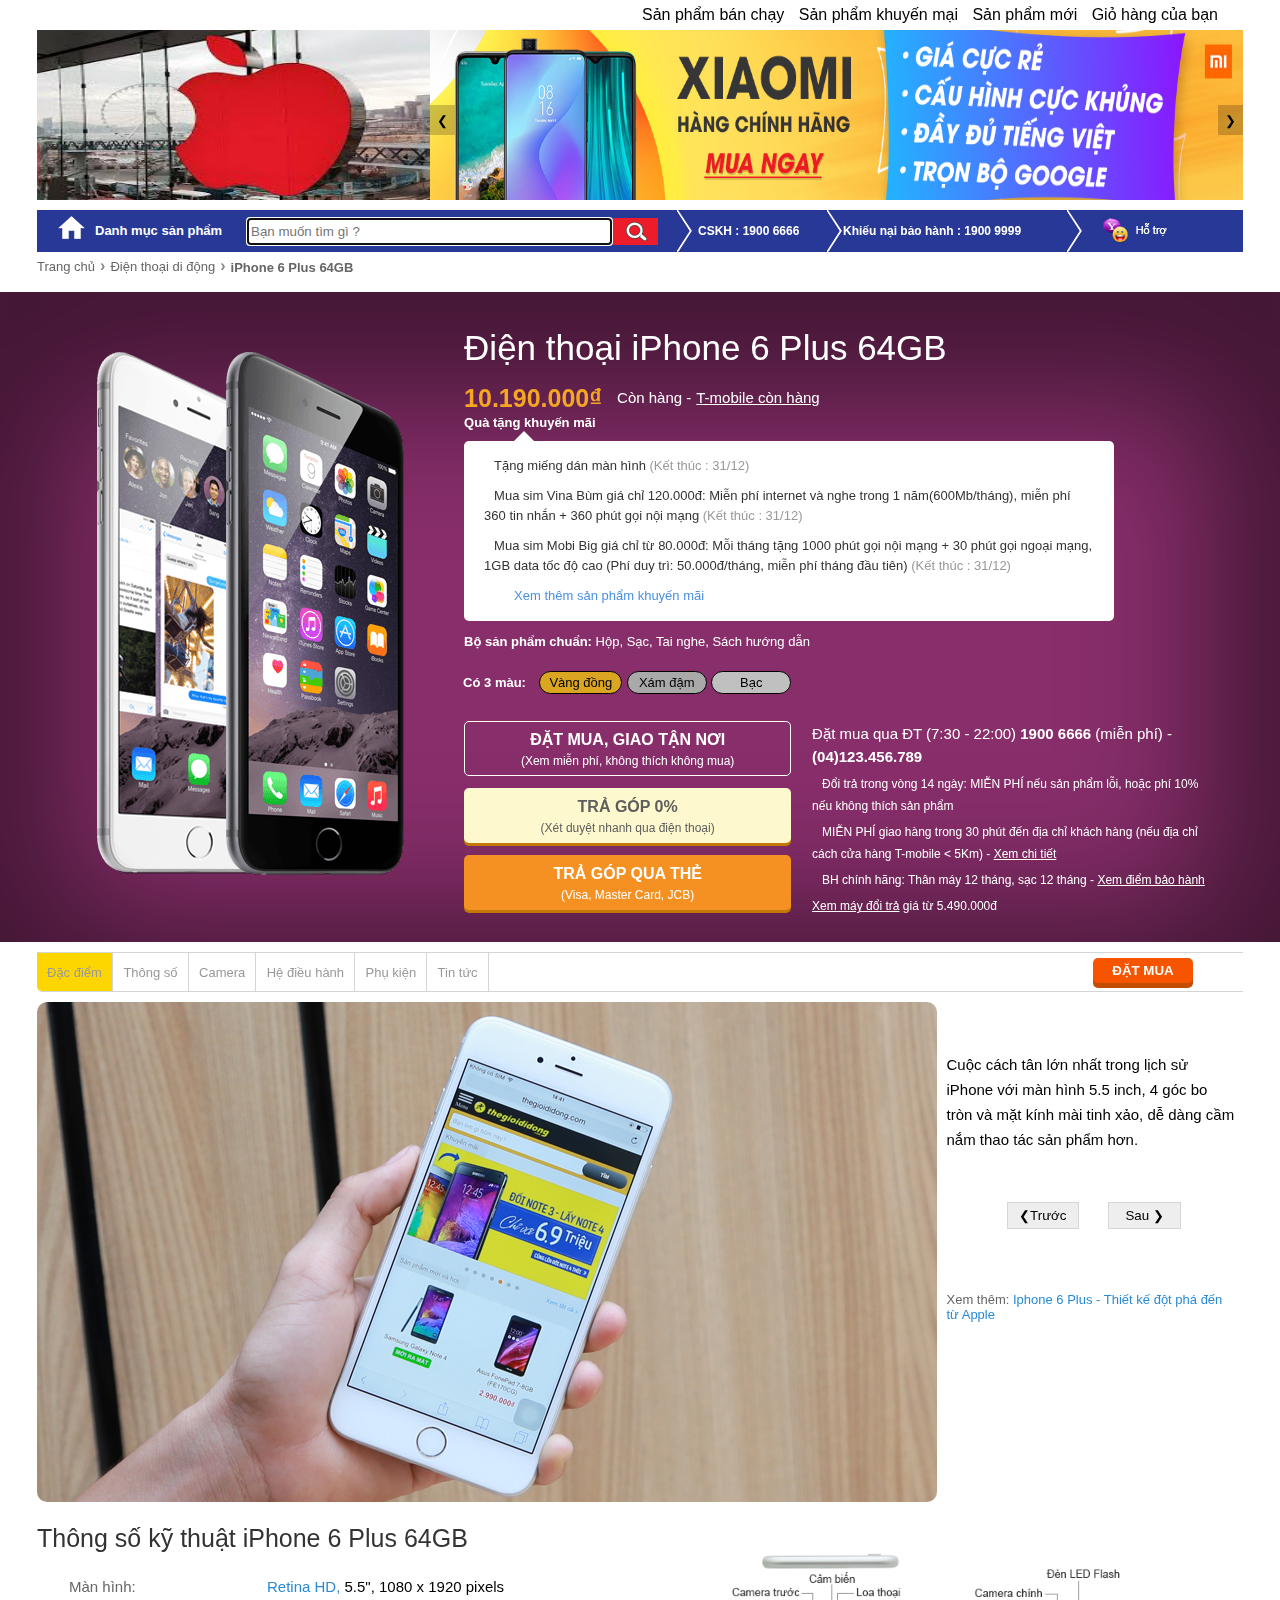
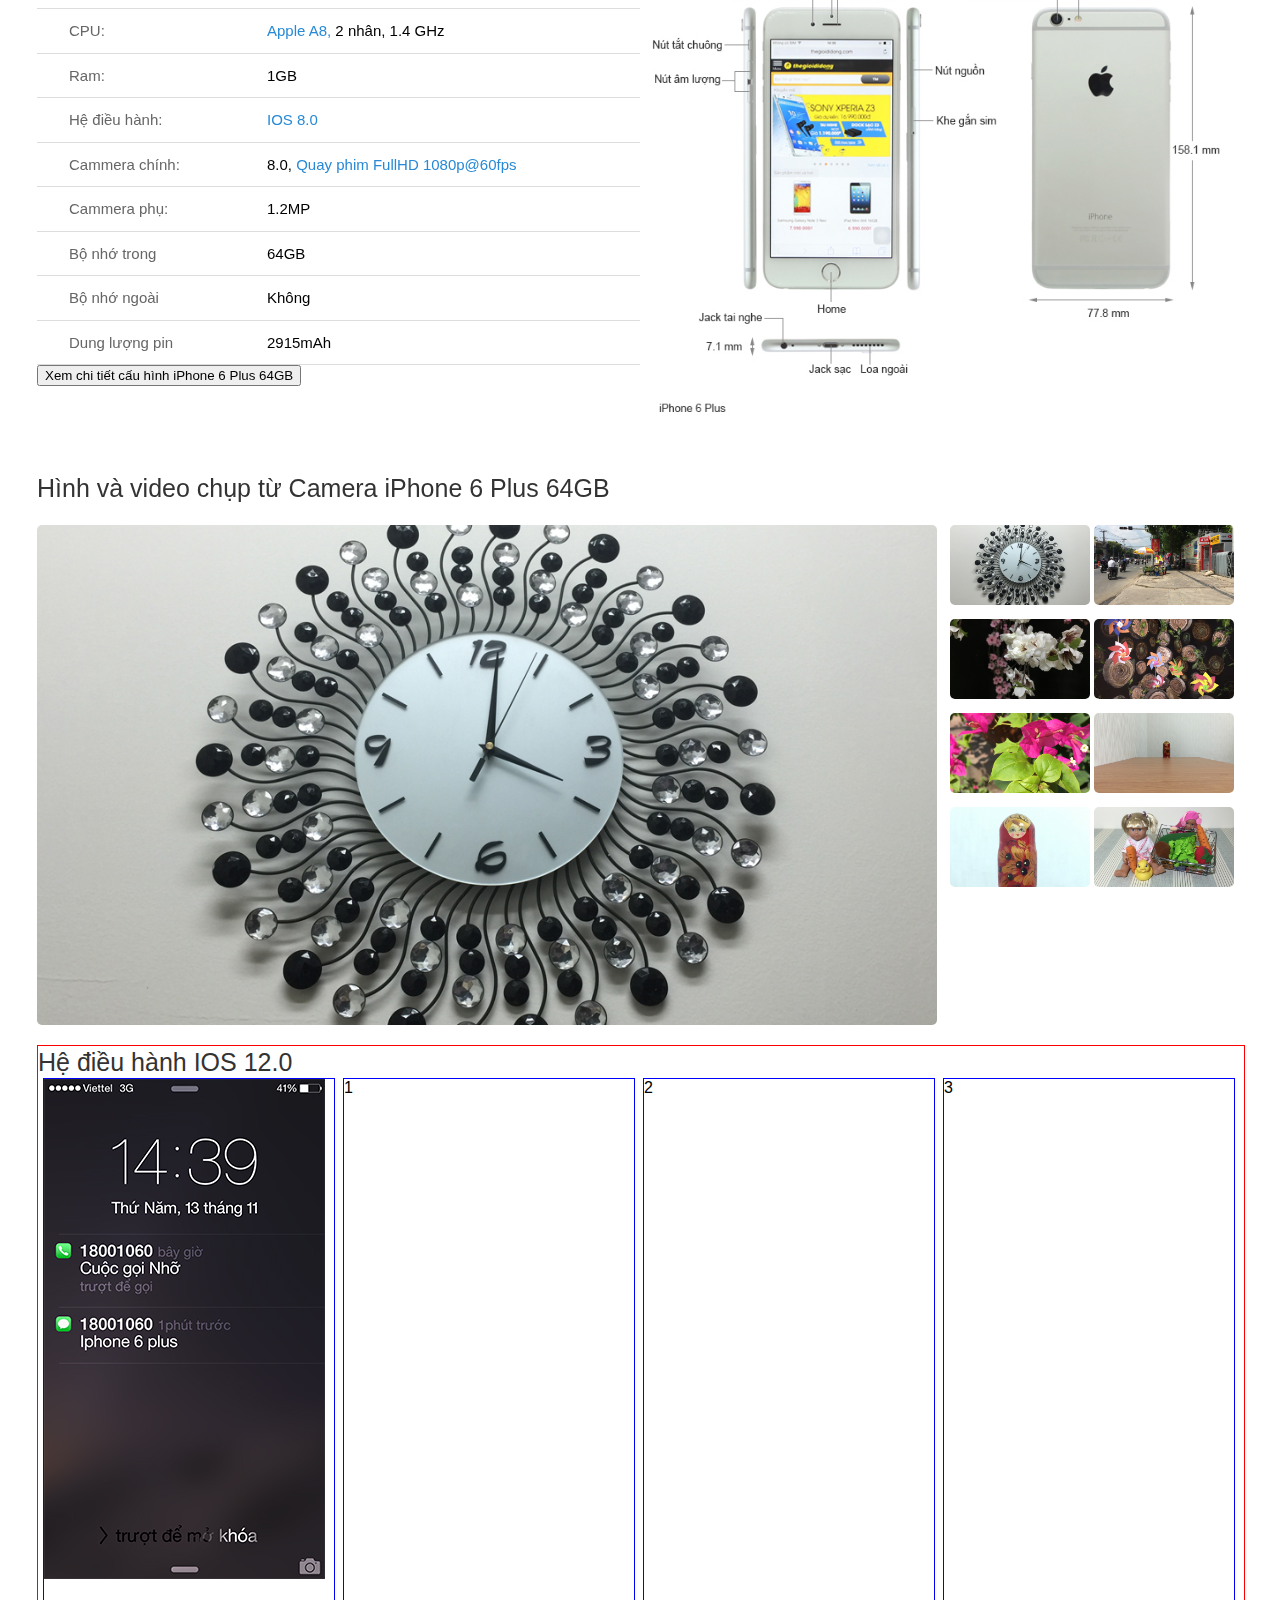
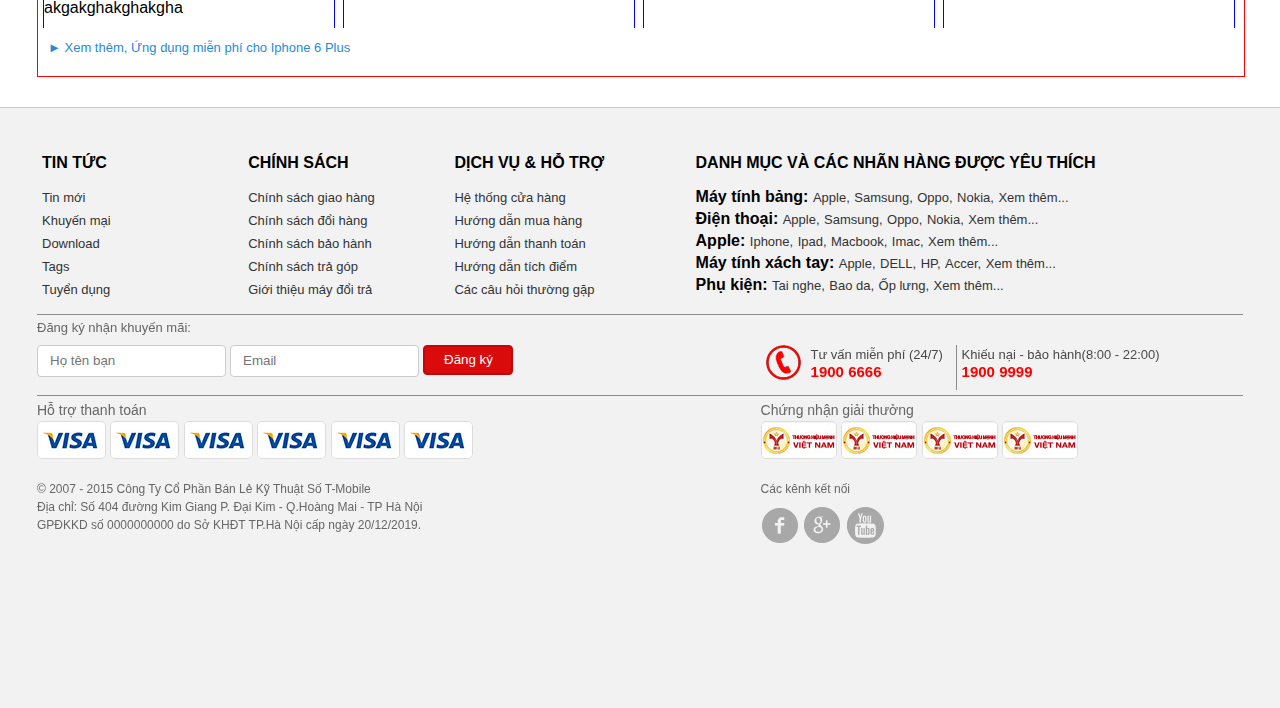
==== chi-tiet-sp.html @ f6705122 "upcode" ====
<!DOCTYPE html>
<html>
<head>
	<title>Chi tiết sản phẩm</title>
	<meta charset="utf-8">
	<meta name="viewport" content="width=device-width, initial-scale=1" >
	<link rel="stylesheet" type="text/css" href="css/style-chi-tiet-sp.css">
</head>
<body>
	<button onclick="topFunction()" id="myBtn" title="Về đầu trang">&#9650;</button>
	<script>
		var mybutton = document.getElementById("myBtn");
		window.onscroll = function() {scrollFunction()};
		function scrollFunction(){
  			if (document.body.scrollTop > 20 || document.documentElement.scrollTop > 20){
    		mybutton.style.display = "block";
 			}else{
    		mybutton.style.display = "none";
  			}
		}
		function topFunction(){
  			document.body.scrollTop = 0;
  			document.documentElement.scrollTop = 0;
		}
	</script>
	<div class="wrapper">
		<!-- header -->
		<div class="header">
			<div class="top-header">
				<ul>
					<li><a href="#">Sản phẩm bán chạy</a></li>
					<li><a href="#">Sản phẩm khuyến mại</a></li>
					<li><a href="#">Sản phẩm mới</a></li>
					<li><a href="#">Giỏ hàng của bạn</a></li>
				</ul>
			</div>
			<div class="top-banner">
				<div class="top-logo">
					<a href="trangchu.html"><img src="images/top-logo.jpg" width="393" height="170"></a>
				</div>
				<div class="banner-right">
					<a href="#"><img  class="slide" src="images/test1.jpg" width="813" height="170" title="Chuyen phan phoi hang chinh hang"></a>
					<a href="#"><img  class="slide" src="images/test2.jpg" width="813" height="170" title="Chuyen phan phoi hang chinh hang"></a>
					<a href="#"><img class="slide" src="images/test3.jpg" width="813" height="170" title="Chuyen phan phoi hang chinh hang"></a>
					<a href="#"><img class="slide" src="images/test4.jpg" width="813" height="170" title="Chuyen phan phoi hang chinh hang"></a>
					<div>
						<button class="prev-left"  onclick="plusDivs(-1)">&#10094;</button>
	  					<button class="next-right" onclick="plusDivs(1)">&#10095;</button>
					</div>
				</div>
			</div>
		</div>
		<!-- end header -->
		<!-- menu -->
		<div class="menu">
			<div class="category-product">
				<div class="icon-category-product">
					<a href="#"><img src="images/icon-danh-muc.jpg" alt=""></a>
				</div>
				<div class="name-category">
					<a href="">Danh mục sản phẩm</a>
				</div>
			</div>
			<div class="search">
				<div class="input-keywork">
					<input type="text" name="search-box" size="50" autofocus="autofocus" placeholder="Bạn muốn tìm gì ?"/>
				</div>
				<div class="button-search">
                    <input type="submit" name="button" value=""/>
                </div>
			</div>
			<div class="care-customer">
				<div class="arrow"></div>
				<div class="sdt-cskh">
					<p>CSKH : 1900 6666 </p>
				</div>
			</div>
			<div class="complain-guarantee">
				<div class="arrow"></div>
				<div class="sdt-knbh">
					<p>Khiếu nại bảo hành : 1900 9999 </p>
				</div>
			</div>
			<div class="support">
				<div class="arrow"></div>
				<div class="support-facebook"></div>
			</div>
		</div>
		<div style="clear: both;"></div>
		<!-- end menu -->
		<!-- details-product{ -->
    	<div class="details-product">
    		<span>
    			<a href="trangchu.html" title="Trang chủ" >Trang chủ</a><strong>›</strong>
    		</span>
    		<span>
    			<a href="#" title="Điện thoại di động">Điện thoại di động</a><strong>›</strong>
    		</span>
    		<h2>iPhone 6 Plus 64GB</h2>
    	</div>
    	<!-- end details-product{ -->
	</div>
	<div style="clear: both;"></div>
	<!-- wrap-content -->
	<div class="wrap-content">
		<div class="thong-tin-sp">
			<div class="anh-sp">
				<img src="images/iphone6.jpg" alt="">
			</div>
			<div class="chi-tiet-sp">
				<h1>Điện thoại iPhone 6 Plus 64GB</h1>
				<div class="chi-tiet-sp-1" style="margin-top: -20px;">
					<span class="gia-sp">10.190.000₫</span>
					<span class="con-hang">Còn hàng - </span>
					<span class="sieu-thi-con-hang"><a href="#">T-mobile còn hàng</a></span>
				</div>
				<div style="clear: both;"></div>
				<label>
					<b style="color: #FFF;font-size: 13px;">Quà tặng khuyến mãi</b>
				</label>
				<div class="infopromation">
					<ul>
						<li>
							<i class="icon-litick"></i>
							Tặng miếng dán màn hình <span>(Kết thúc : 31/12)</span>
						</li>
						<li>
							<i class="icon-litick"></i>
							Mua sim Vina Bùm giá chỉ 120.000đ: Miễn phí internet và nghe trong 1 năm(600Mb/tháng), miễn phí 360 tin nhắn + 360 phút gọi nội mạng <span> (Kết thúc : 31/12)</span>
						</li>
						<li>
							<i class="icon-litick"></i>Mua sim Mobi Big giá chỉ từ 80.000đ: Mỗi tháng tặng 1000 phút gọi nội mạng + 30 phút gọi ngoại mạng, 1GB data tốc độ cao (Phí duy trì: 50.000đ/tháng, miễn phí tháng đầu tiên)<span> (Kết thúc : 31/12)</span>
						</li>
						<li><a href="#">Xem thêm sản phẩm khuyến mãi</a></li>
					</ul>
					<p style="color: #FFF;font-size: 13px;"><b>Bộ sản phẩm chuẩn:</b> Hộp, Sạc, Tai nghe, Sách hướng dẫn</p>
				</div>
				<div class="mau-sp">
					<ul>
						<li style="border: none;color:#FFF;margin-left: -10px;"><b>Có 3 màu:</b></li>
						<li class="mau-sp-vd" style="background: #DAA520;">Vàng đồng</li>
						<li class="mau-sp-xam" style="background: #A9A9A9;">Xám đậm</li>
						<li class="mau-sp-bac" style="background: #C0C0C0;">Bạc</li>
					</ul>
				</div>

				<div class="wrap-buy">
					<div class="dich-vu-mua-hang">
						<button class="dich-vu-dat-mua">
							<b>Đặt mua, Giao tận nơi</b>
							<span>(Xem miễn phí, không thích không mua)</span>
						</button>
						<button class="dich-vu-giu-hang">
							<b>Trả góp 0%</b>
							<span>(Xét duyệt nhanh qua điện thoại)</span>
						</button>
						<button class="dich-vu-tra-gop">
							<b>Trả góp qua thẻ</b>
							<span>(Visa, Master Card, JCB)</span>
						</button>
					</div>
					<div class="thong-tin-mua-hang">
						<ul>
							<li><span style="font-size: 15px;">Đặt mua qua ĐT (7:30 - 22:00)<b>&nbsp;1900 6666</b>&nbsp;(miễn phí) - <b>(04)123.456.789</b></span></li>
							<li>
								<i class="icon-litick"></i>
								Đổi trả trong vòng 14 ngày:
								<strong style="text-transform: uppercase;font-weight: 100;">Miễn phí</strong> nếu sản phẩm lỗi, hoặc phí 10% nếu không thích sản phẩm
							</li>
							<li>
								<i class="icon-litick"></i>
								<strong style="text-transform: uppercase;font-weight: 100;">Miễn phí</strong> giao hàng trong 30 phút đến địa chỉ khách hàng (nếu địa chỉ cách cửa hàng T-mobile < 5Km) - <a href="#">Xem chi tiết</a>
							</li>
							<li>
								<i class="icon-litick"></i>BH chính hãng: Thân máy 12 tháng, sạc 12 tháng - <a href="#">Xem điểm bảo hành</a>
							</li>
							<li>
								<a href="#">Xem máy đổi trả</a>&nbsp;giá từ 5.490.000đ
							</li>
						</ul>
					</div>
				</div>
			</div>
		</div>
	</div>
	<!-- end wrap-content -->
	<!-- wrap-product -->
	<div class="wrap-product">
		<div id="menu-infoproduct">
  			<ul>
				<li class="active" style="margin-left: 0px;"><a href="#section1">Đặc điểm</a></li>
				<li><a href="#section2">Thông số</a></li>
				<li><a href="#section3">Camera</a></li>
				<li><a href="#">Hệ điều hành</a></li>
				<li><a href="#">Phụ kiện</a></li>
				<li><a href="#">Tin tức</a></li>
				<button type="button" onclick="">Đặt mua</button>
			</ul>
		</div>
		<script>
			window.onscroll = function() {myFunction()};
			var navbar = document.getElementById("menu-infoproduct");
			var sticky = navbar.offsetTop;
			function myFunction() {
  				if(window.pageYOffset >= sticky){
   	 			navbar.classList.add("sticky")
  				}else{
    			navbar.classList.remove("sticky");
  				}
			}
		</script>
		<div class="dac-diem-noi-bat" id="section1">
			<div class="anh-san-pham">
				<img class="slide-1" src="images/ip-6plus-1.jpg" />
				<img class="slide-1" src="images/ip-6plus-2.jpg" />
				<img class="slide-1" src="images/ip-6plus-3.jpg" />
				<img class="slide-1" src="images/ip-6plus-4.jpg" />
			</div>
			<div class="thong-tin-san-pham">
				<div class="text-box">
					<p class="text-1">Cuộc cách tân lớn nhất trong lịch sử iPhone với màn hình 5.5 inch, 4 góc bo tròn và mặt kính mài tinh xảo, dễ dàng cầm nắm thao tác sản phẩm hơn.</p>
					<p class="text-1">Giao diện, bàn phím ảo nằm ngang như trên iPad giúp bạn thao tác, soạn văn bản dễ dàng như trên một chiếc tablet.</p>
					<p class="text-1">Camera lồi 8 MP, camera trước 1.2 MP cùng nhiều cải tiến công nghệ, tính năng chống rung quang học giúp ảnh sắc nét căng, màu sắc trung thực giàu chi tiết.</p>
					<p class="text-1">Cải thiện Touch ID hỗ trợ bảo mật thông tin, hình ảnh an toàn hơn. Khả năng nhận diện dấu vân tay nhanh hơn giúp người dùng mở máy tức thì, chính xác.</p>
				</div>
				<div class="truoc-sau">
					<button class="truoc" onclick="plusDivs(-1)">&#10094;Trước</button>
	  				<button class="sau" onclick="plusDivs(1)">Sau &#10095;</button>
	  			</div>
	  			<div class="xem-them">
	  				<p><span style="color: #666666;">Xem thêm:</span><a href="#">&nbsp;Iphone 6 Plus - Thiết kế đột phá đến từ Apple</a></p>
	  			</div>
			</div>
			<script type="text/javascript">
				var slideIndex = 1;
				showDivs(slideIndex);
				function plusDivs(n) {
				showDivs(slideIndex += n);
				}
				function showDivs(n){
				var i;
				var x = document.getElementsByClassName("slide");
				var y = document.getElementsByClassName("slide-1");
				var z = document.getElementsByClassName("text-1");
					if (n > x.length) {slideIndex = 1}
					  if (n < 1) {slideIndex = x.length} ;
					  for (i = 0; i < x.length; i++) {
					    x[i].style.display = "none";
					    y[i].style.display = "none";
					    z[i].style.display = "none";
					}
					x[slideIndex-1].style.display = "block";
					y[slideIndex-1].style.display = "block";
					z[slideIndex-1].style.display = "block";
				}
			</script>
		</div>
		<div class="thong-so-ky-thuat" id="section2">
			<div class="chi-tiet-thong-so">
				<span>Thông số kỹ thuật iPhone 6 Plus 64GB</span>
				<table class="mo-ta-chi-tiet">
					<tr>
						<td><span>Màn hình:</span></td>
						<td><strong><a href=https://www.thegioididong.com/tin-tuc/loai-man-hinh-tft-lcd-amoled-la-gi--592346#retina' target='_blank'>Retina HD,</a></strong>&nbsp;5.5", 1080 x 1920 pixels</td>
					</tr>
					<tr>
						<td><span>CPU:</span></td>
						<td><a href='https://www.thegioididong.com/tin-tuc/tim-hieu-ve-chip-xu-ly-danh-cho-di-dong-cua-apple-592848#applea8' target='_blank'>Apple A8,</a></strong>&nbsp;2 nhân, 1.4 GHz</td>
					</tr>
					<tr>
						<td><span>Ram:</span></td>
						<td>1GB</td>
					</tr>
					<tr>
						<td><span>Hệ điều hành:</span></td>
						<td><strong><a href='https://www.thegioididong.com/tin-tuc/he-dieu-hanh-ios-la-gi--592559#ios8x' target='_blank'>IOS 8.0</a></strong></td>
					</tr>
					<tr>
						<td><span>Cammera chính:</span></td>
						<td>8.0,<strong>&nbsp;<a href='https://www.thegioididong.com/tin-tuc/chuan-quay-phim-tren-dien-thoai-596472#fullhd' target='_blank'>Quay phim FullHD 1080p@60fps</a></strong></td>
					</tr>
					<tr>
						<td><span>Cammera phụ:</span></td>
						<td>1.2MP</td>
					</tr>
					<tr>
						<td><span>Bộ nhớ trong</span></td>
						<td>64GB</td>
					</tr>
					<tr>
						<td><span>Bộ nhớ ngoài</span></td>
						<td>Không</td>
					</tr>
					<tr>
						<td><span>Dung lượng pin</span></td>
						<td>2915mAh</td>
					</tr>
				</table>
				<button type="button" id="dropdow">Xem chi tiết cấu hình iPhone 6 Plus 64GB</button>
			</div>
			<div class="anh-chi-tiet-thong-so">
				<img src="images/iphone-6-plus-64gb-mo-ta-chuc-nang.jpg" alt="">
			</div>
		</div>
		<!-- end thong-so-ky-thuat -->
		<!-- photograph -->
		<div class="photograph" id="section3">
			<div class="title-photograph"><span>Hình và video chụp từ Camera iPhone 6 Plus 64GB</span></div>
			<div class="photograph-img">
				<img id="imgProduct" class="photo-img" src="anh test dien thoai/1.jpg" width="900" height="500" />
			</div>
			<div class="photograph-img-list">
				<ul>
					<li><img class="thumb" src="anh test dien thoai/1.jpg" alt="Ảnh chụp trong phòng có nhiều ánh sáng" width="140" height="80"></li>
					<li><img class="thumb" src="anh test dien thoai/2.jpg" width="140" height="80"></li>
				</ul>
				<ul>
					<li><img class="thumb" src="anh test dien thoai/3.jpg" width="140" height="80"></li>
					<li><img class="thumb" src="anh test dien thoai/4.jpg" width="140" height="80"></li>
				</ul>
				<ul>
					<li><img class="thumb" src="anh test dien thoai/5.jpg" width="140" height="80"></li>
					<li><img class="thumb"src="anh test dien thoai/6.jpg" width="140" height="80"></li>
				</ul>
				<ul>
					<li><img class="thumb" src="anh test dien thoai/7.jpg" width="140" height="80"></li>
					<li><img class="thumb" src="anh test dien thoai/8.jpg" width="140" height="80"></li>
				</ul>
			</div>
		</div>
		<div class="operating">
			<div class="title-operating"><span>Hệ điều hành IOS 12.0</span></div>
			<div class="scroll">
				<div class="items">
					<img src="images/giao-dien-1.jpg">
						<p>akgakghakghakgha</p>
				</div>
				<div class="items">
					1
				</div>
				<div class="items">
					2
				</div>
				<div class="items">
					3
				</div>
				<div class="items">
					4
				</div>
				<div class="items">
					5
				</div>
			</div>
			<script type="text/javascript">
				$('.items').slick({
  autoplay: true,
  slidesToShow: 3,
  slidesToScroll: 3,
  dots: true,
  infinite: true,
  cssEase: 'linear',
  rtl: false
});
			</script>
			<div class="application">
				<span>&#9658;</span><a href="#">&nbsp;Xem thêm, Ứng dụng miễn phí cho Iphone 6 Plus</a>
			</div>
		</div>
		<script type="text/javascript">
			let main = document.getElementById("imgProduct");
			document.addEventListener("click", function(event){
				if(event.target.classList.contains("thumb")){
					main.src = event.target.src;
				}
			});
		</script>
	</div>
	<div style="clear: both;"></div>
	<!-- end wrap-product -->
	<!-- footer -->
	<div class="footer">
		<div class="footer-1">
			<div class="top-footer">
				<div class="lef-top-footer">
					<ul><p>Tin tức</p>
						<li><a href="#">Tin mới</a></li>
						<li><a href="#">Khuyến mại</a></li>
						<li><a href="#">Download</a></li>
						<li><a href="#">Tags</a></li>
						<li><a href="#">Tuyển dụng</a></li>
					</ul>
				</div>
				<div class="mid-top-footer">
					<ul><p>Chính sách</p>
						<li><a href="#">Chính sách giao hàng</a></li>
						<li><a href="#">Chính sách đổi hàng</a></li>
						<li><a href="#">Chính sách bảo hành</a></li>
						<li><a href="#">Chính sách trả góp</a></li>
						<li><a href="#">Giới thiệu máy đổi trả</a></li>
					</ul>
				</div>
				<div class="mid-1-top-footer">
					<ul><p>Dịch vụ & hỗ trợ</p>
						<li><a href="#">Hệ thống cửa hàng</a></li>
						<li><a href="#">Hướng dẫn mua hàng</a></li>
						<li><a href="#">Hướng dẫn thanh toán</a></li>
						<li><a href="#">Hướng dẫn tích điểm </a></li>
						<li><a href="#">Các câu hỏi thường gặp</a></li>
					</ul>
				</div>
				<div class="right-top-footer">
					<ul><p>Danh mục và các nhãn hàng được yêu thích</p>
						<li><span>Máy tính bảng:</span></li>
						<li><a href="#">Apple,</a></li>
						<li><a href="#">Samsung,</a></li>
						<li><a href="#">Oppo,</a></li>
						<li><a href="#">Nokia,</a></li>
						<li><a href="#">Xem thêm...</a></li>
					</ul>
					<ul>
						<li><span>Điện thoại:</span></li>
						<li><a href="#">Apple,</a></li>
						<li><a href="#">Samsung,</a></li>
						<li><a href="#">Oppo,</a></li>
						<li><a href="#">Nokia,</a></li>
						<li><a href="#">Xem thêm...</a></li>
					</ul>
					<ul>
						<li><span>Apple:</span></li>
						<li><a href="#">Iphone,</a></li>
						<li><a href="#">Ipad,</a></li>
						<li><a href="#">Macbook,</a></li>
						<li><a href="#">Imac,</a></li>
						<li><a href="#">Xem thêm...</a></li>
					</ul>
					<ul>
						<li><span>Máy tính xách tay:</span></li>
						<li><a href="#">Apple,</a></li>
						<li><a href="#">DELL,</a></li>
						<li><a href="#">HP,</a></li>
						<li><a href="#">Accer,</a></li>
						<li><a href="#">Xem thêm...</a></li>
					</ul>
					<ul>
						<li><span>Phụ kiện:</span></li>
						<li><a href="#">Tai nghe,</a></li>
						<li><a href="#">Bao da,</a></li>
						<li><a href="#">Ốp lưng,</a></li>
						<li><a href="#">Xem thêm...</a></li>
					</ul>
				</div>
			</div>
			<div class="center-footer">
				<div class="registration-support">
					Đăng ký nhận khuyến mãi:
				</div>
				<div style="clear: both;"></div>
				<div class="left-registration-support">
					<div class="name">
						<input type="text" name="ho-ten" autofocus="autofocus" placeholder="Họ tên bạn">
					</div>
					<div class="email">
						<input type="text" name="email" autofocus="autofocus" placeholder="Email">
					</div>
					<div class="dang-ky">
						<input type="button" name="button" value="Đăng ký">
					</div>
				</div>
				<div class="right-registration-support">
					<div class="icon-ho-tro">
						<img src="images/icon-ho-tro.jpg" alt="">
					</div>
					<div class="tu-van">
						<a href="#"><span style="margin: 5px;">Tư vấn miễn phí (24/7)</span></a><br>
						<span style="font-weight: bold;color: red;font-size: 15px;margin: 5px">1900 6666</span>
					</div>
					<div class="khieu-nai">
						<a href="#"><span style="margin: 5px;">Khiếu nại - bảo hành(8:00 - 22:00)</span></a><br>
						<span style="font-weight: bold;color: red;font-size: 15px;margin: 5px">1900 9999</span>
					</div>
				</div>
			</div>
			<div class="bottom-footer">
				<div class="left-bottom-footer">
					<div class="payment-support">
						Hỗ trợ thanh toán
					</div>
					<div style="clear: both;"></div>
					<div class="icon-payment">
						<ul>
							<li><a href="#"><img src="images/visa.jpg" alt=""></a></li>
							<li><a href="#"><img src="images/visa.jpg" alt=""></a></li>
							<li><a href="#"><img src="images/visa.jpg" alt=""></a></li>
							<li><a href="#"><img src="images/visa.jpg" alt=""></a></li>
							<li><a href="#"><img src="images/visa.jpg" alt=""></a></li>
							<li><a href="#"><img src="images/visa.jpg" alt=""></a></li>
						</ul>
					</div>
					<div class="addred-company">
						<span>© 2007 - 2015 Công Ty Cổ Phần Bán Lẻ Kỹ Thuật Số T-Mobile</span><br>
						<span>Địa chỉ: Số 404 đường Kim Giang P. Đại Kim - Q.Hoàng Mai - TP Hà Nội</span><br>
						<span>GPĐKKD số 0000000000 do Sở KHĐT TP.Hà Nội cấp ngày 20/12/2019.</span>
					</div>
				</div>
				<div class="right-bottom-footer">
					<div class="certification">
						Chứng nhận giải thưởng
					</div>
					<div class="icon-certification">
						<ul>
							<li><a href="#"><img src="images/thvn.jpg" alt=""></a></li>
							<li><a href="#"><img src="images/thvn.jpg" alt=""></a></li>
							<li><a href="#"><img src="images/thvn.jpg" alt=""></a></li>
							<li><a href="#"><img src="images/thvn.jpg" alt=""></a></li>
						</ul>
					</div>
					<div class="channel-connection">
						<span>Các kênh kết nối</span>
						<ul>
							<li><a href="#"><img src="images/fb.jpg" alt=""></a></li>
							<li><a href="#"><img src="images/gg.jpg" alt=""></a></li>
							<li><a href="#"><img src="images/youtube.jpg" alt=""></a></li>
						</ul>
					</div>
				</div>
			</div>
		</div>
	</div>
	<!-- end footer -->
</body>
</html>
---- css/style-chi-tiet-sp.css ----
/*style-chi-tie-sp*/
html {
  scroll-behavior: smooth;
}
body{
	margin: 0px;
	padding: 0px;
	font-family: Tahoma, Geneva, sans-serif;
}
#myBtn {
  display: none;
  position: fixed;
  bottom: 50px;
  right: 30px;
  z-index: 99;
  font-size: 18px;
  border: none;
  outline: none;
  background-color: #474747;
  color: #000;
  cursor: pointer;
  padding: 10px;
}
#myBtn:hover {
  background-color: #555 ;
}
/*wrapper*/
.wrapper {
	width: 1206px;
	margin:auto;
	height: auto;
}
.header{
	width: 100%;
	height: 200px;
}
.top-header{
	width: 100%;

}
.top-header ul{
	margin: 0px;
	padding: 0px;
	list-style: none;
	height: 30px;
	margin-left: 600px;
}
.top-header ul li{
	display: inline;
	padding: 5px;
	line-height: 30px;


}
.top-header ul li a{
	text-decoration: none;
	color: black;
	font-family: Arial, sans-serif;
}
.top-header ul li a:hover{
	-webkit-animation:top-header 1s infinite;
	-ms-animation:top-header 1s infinite;
	-o-animation:top-header 1s infinite;
	animation:top-header 1s infinite;
}
@-webkit-keyframes top-header {
	0% {color: #ff0000;}
	10% {color: #ff8000;}
	20% {color: #ffff00;}
	30% {color: #80ff00;}
	40% {color: #00ff00;}
	50% {color: #00ff80;}
	60% {color: #00ffff;}
	70% {color: #0080ff;}
	80% {color: #0000ff;}
	90% {color: #8000ff;}
	100% {color: #ff0080;}
}

.top-banner{
	width: 100%;
	height: 170px;

}
.top-logo{
	width: 393px;
	height: 170px;
	float: left;
}
.banner-right{
	width: 813px;
	height: 170px;
	float: left;
}
.slide{
	display: none;
	position: relative;
}
.prev-left{
	position: absolute;
	margin-top: -95px;
	width: 25px;
	height: 30px;
	background: rgba(0,0,0,0.2);
	border: none;
}
.next-right{
	position: absolute;
	margin-top: -95px;
	margin-left: 788px;
	width: 25px;
	height: 30px;
	background: rgba(0,0,0,0.2);
	border: none;
}
/*menu*/
.menu{
	width: 100%;
	height: 42px;
	margin-top: 10px;
	background: rgb(39,56,150);
}

.category-product{
	width: 210px;
	height: 42px;
	float: left;
}
.icon-category-product{
	height: 30px;
	width: 35px;
	float: left;
	margin-top: 6px;
	margin-left: 20px;
}
.name-category{
	width: 150px;
	height: 40px;
	margin-left: 3px;
	float: left;
	font-family: Tahoma, Geneva, sans-serif;
	line-height: 40px;
}
.name-category a{
	color: #fff;
	text-decoration: none;
	font-weight: bold;
	font-size: 13px;
}
.name-category a:hover{
	-webkit-animation:top-header 1s infinite;
	-ms-animation:top-header 1s infinite;
	-o-animation:top-header 1s infinite;
	animation:top-header 1s infinite;
}
.search{
	width: 413px;
	height: 42px;
	float: left;
}
.input-keywork{
	width: 362px;
	height: 27px;
	float: left;
	margin-top: 8px;
}
.input-keywork input{
	background-color: #fff;
	width: 357px;
	height: 21px;
	float: left;
}
.button-search{
	width: 45px;
	float: left;
	height: 27px;
	margin:8px 2px;
}
.button-search input{
	background-image: url(img/search.jpg);
	width: 45px;
	height: 27px;
	margin-left: 2px;
	border:none;
	cursor: pointer;	
}
.care-customer{
	width: 150px;
	height: 42px;
	float: left;
	margin-left: 15px;
}
.arrow{
	background-image: url(img/mui-ten.jpg);
	width: 18px;
	height: 42px;
	float: left;
}
.sdt-cskh{
	height: 42px;
	float: left;
	text-indent: 5px;
}
.sdt-cskh p, .sdt-knbh p{
	color: #FFF;
	font-size: 12px;
	margin-top: 14px;
	font-weight: bold;
	font-family: Tahoma, Geneva, sans-serif;
}
.complain-guarantee{
	width: 240px;
	height: 42px;
	float: left;
}
.support-facebook{
	width: 70px;
	height: 42px;
	float: left;
	background-image: url(img/icon-ho-tro.jpg);
	background-repeat: no-repeat;
	margin-top: 5px;
	margin-left: 15px;
	cursor: pointer;

}
/*end menu*/
/* details-product{*/
.details-product{
	width:1206px;
	height: 30px;
	float:left;
	overflow:hidden;
	margin:0 auto 5px;
	background:#fff;
	margin-right:2px
}
.details-product span{
	float:left;
	color:#666;
	font-size:13px;
	font-family: Tahoma, Geneva, sans-serif;
}
.details-product span a{
	text-decoration: none;
	color:#666;
	font-family: Tahoma, Geneva, sans-serif;
}
.details-product span a:hover{
	-webkit-animation:top-header 1s infinite;
	-ms-animation:top-header 1s infinite;
	-o-animation:top-header 1s infinite;
	animation:top-header 1s infinite;
}
.details-product h2{
	float:left;
	color:#666;
	font-size:13px;
	margin-top: 3px;
	font-family: Tahoma, Geneva, sans-serif;
}
.details-product strong{
	font-size:16px;
	color:#888;
	margin:0 5px
}
/*end details-product*/
/*wrap-content*/
.wrap-content{
	width: 100%;
	height: 650px;
	background: #882e6b;
	box-shadow: 0 40px 132px 70px rgba(0,0,0,0.5) inset;
}
.thong-tin-sp{
	width: 1206px;
	height: 650px;
	margin: auto;
}
.anh-sp{
	width: 35%;
	height: 650px;
	float: left;
	margin-right: 5px;
}
.anh-sp img{
	display: block;
    padding: 60px;
    max-width: 650%;
    max-height: 100%
}
.chi-tiet-sp{
	width: 64%;
	height: 650px;
	float: left;
}
.chi-tiet-sp h1{
	font-weight: 100;
	font-size: 35px;
	color: #FFF;
	line-height: 1.3;
	padding: 10px 0;
	display: block;
}
.gia-sp{
	font-size: 25px;
	float: left;
	font-weight: bold;
	color: #f5a623;
	margin-right: 15px;
}
.con-hang{
	display: block;
    font-size: 15px;
    color: #fff;
    float: left;
    margin-right: 5px;
    margin-top: 5px;
}
.sieu-thi-con-hang a{
	display: block;
    font-size: 15px;
    color: #fff;
    float: left;
    margin-right: 5px;
    margin-top: 5px;
}
.infopromation{
	width: 650px;
	height: 180px;
	background: #fff;
	border-radius: 5px;
	margin-top: 10px;
  	background-color: #FFF;
  	position: relative;
}
.infopromation:before{
	content: "";
  	position: absolute;
  	bottom: 100%;
  	left: 50px;
  	border-bottom: 10px solid #FFF;
  	border-right: 10px solid transparent;
  	border-left: 10px solid transparent;
}
.infopromation ul{
	list-style: none;
	margin: 10px;
	padding: 10px;
}
.infopromation ul li{
	padding: 5px 0;
	color: #333;
	font-size: 13px;
	line-height: 20px;
}
.infopromation span{
	color: #999;
}
.infopromation a{
	text-decoration: none;
	margin-left: 30px;
	color: #4a90e2;
}
.infopromation a:hover{
	-webkit-animation:top-header 1s infinite;
	-ms-animation:top-header 1s infinite;
	-o-animation:top-header 1s infinite;
	animation:top-header 1s infinite;
}
.icon-litick{
	background-position: -41px -55px;
    width: 9px;
    height: 9px;
    margin-right: 10px;
}
.mau-sp{
	width: 100%;
	height: 50px;
	margin-top:50px;
}
.mau-sp ul{
	list-style: none;
	margin: 0px;
	padding: 0px;
}
.mau-sp ul li{
	display: inline-block;
	border: 1px solid black;
	min-width: 60px;
	font-size: 13px;
	border-radius: 50px;
	padding: 3px 9px;
	text-align: center;
	cursor: pointer;
}
.wrap-buy{
	width: 750px;
	height: 210px;
}
.dich-vu-mua-hang{
	width: 348px;
	height: 210px;
	float: left;
}
.dich-vu-mua-hang button{
	width: 94%;
	height: 55px;
	margin-bottom: 12px;
}
.dich-vu-dat-mua{
	background: none;
	border-radius:5px;
	border: 1px solid #fff;
	font-size:16px;
	text-transform: uppercase;
	font-weight: 500;
	color:#FFF;
	display: block;
	position: relative;
	padding: 5px 0 4px;
	cursor: pointer;
}
.dich-vu-dat-mua span{
	font-size: 12px;
	text-transform: none;
	display: block;
	margin-top: 5px;
}
.dich-vu-giu-hang{
	border: none;
	border-radius: 5px;
	box-shadow:0 3px #c27806;
	font-size:16px;
	text-transform: uppercase;
	font-weight: 500;
	color:#5d5d5d;
	display: block;
	position: relative;
	padding: 5px 0 4px;
	background: #fdf8cd;
	cursor: pointer;
}
.dich-vu-giu-hang span{
	font-size: 12px;
	text-transform: none;
	display: block;
	margin-top: 5px;
}
.dich-vu-tra-gop{
	border: none;
	border-radius: 5px;
	box-shadow:0 3px #c27806;
	font-size:16px;
	text-transform: uppercase;
	font-weight: 500;
	color:#FFF;
	display: block;
	position: relative;
	padding: 5px 0 4px;
	background: #f59123;
	cursor: pointer;
}
.dich-vu-tra-gop span{
	font-size: 12px;
	text-transform: none;
	display: block;
	margin-top: 5px;
}
.thong-tin-mua-hang{
	width: 400px;
	height: 210px;
	float: left;
}
.thong-tin-mua-hang ul{
	list-style: none;
	margin: 0px;
	padding: 0px;
}
.thong-tin-mua-hang ul li{
	font-size: 12px;
	line-height: 22px;
	padding: 2px 0;
	color: #FFF;
}
.thong-tin-mua-hang li a{
	color: #FFF;
}
.thong-tin-mua-hang li a:hover{
	-webkit-animation:top-header 1s infinite;
	-ms-animation:top-header 1s infinite;
	-o-animation:top-header 1s infinite;
	animation:top-header 1s infinite;
}
/*end wrap-content*/
/*wrap-product*/
.wrap-product{
	width: 1206px;
	height: 2000px;
	margin: auto;
	margin-top: 10px;
}
#menu-infoproduct {
	width: 1206px;
	height: 40px;
	float: left;
	margin-bottom: 10px;
}
.sticky{
  	position: fixed;
  	top: 0;
  	width: 100%;
    background: #fff;
}
#menu-infoproduct ul{
	list-style: none;
	margin: 0px;
	padding: 0px;
	border-top: 1px solid #d5d5d5;
	border-bottom: 1px solid #d5d5d5;
	border-bottom-left-radius: 5px;
}
#menu-infoproduct ul li{
	display: inline-block;
	padding: 10px;
	border-right: 1px solid #d5d5d5;
	margin-left: -4px;
}
#menu-infoproduct ul li a{
	text-decoration: none;
	font-size: 13px;
	color: #999;
}
#menu-infoproduct ul li a:hover{
	-webkit-animation:top-header 1s infinite;
	-ms-animation:top-header 1s infinite;
	-o-animation:top-header 1s infinite;
	animation:top-header 1s infinite;
}
#menu-infoproduct ul li:first-child{
	border-bottom-left-radius: 5px;
}
#menu-infoproduct ul li.active{
	background: #fdd600;
}
#menu-infoproduct ul li:hover{
	background: #fdd600;
}
#menu-infoproduct button{
	margin-top: 5px;
	margin-right:50px;
	width: 100px;
	text-transform: uppercase;
	padding: 5px 15px;
	color: #FFF;
	font-weight: 700;
	border: none;
	border-radius: 5px;
	background: #f75400;
	box-shadow:0 5px #c24d03;
	cursor: pointer;
	float: right;
}
#menu-infoproduct button:hover{
	background: #f90;
}
.dac-diem-noi-bat {
	width: 100%;
	height: 500px;
	float: left;
}
.anh-san-pham{
	width: 75%;
	height: 500px;
	float: left;
	margin-right: 5px;
}
.anh-san-pham img{
	border-radius: 10px;
}
.slide-1, .text-1{
	display: none;
}
.thong-tin-san-pham{
	width: 24%;
	height: 500px;
	float: left;
}
.text-box{
	width: 100%;
	height: 120px;
	margin-top: 50px;
}
.text-box p{
	font-size: 15px;
	line-height: 25px;
}
.truoc-sau{
	width: 100%;
	height: 50px;
	text-align: center;
	margin-top: 20px;
}
.truoc-sau button{
	padding:5px;
	margin-top: 20px;
	width: 25%;
	margin: 10px;
	margin-left: 15px;
}
.truoc, .sau{
	cursor: pointer;
	border: 1px solid rgba(150,150,150,.27);
	background: rgba(215,215,215,.42);
}
.truoc:hover, .sau:hover{
	border: 1px solid #cccccc;
}
.xem-them{
	width: 100%;
	margin-top: 50px;
}
.xem-them p{
	font-size: 13px;
}
.xem-them a{
	text-decoration: none;
	color: #288ad6;
}
.xem-them a:hover{
	-webkit-animation:top-header 1s infinite;
	-ms-animation:top-header 1s infinite;
	-o-animation:top-header 1s infinite;
	animation:top-header 1s infinite;
}
/*thong so ky thuat*/
.thong-so-ky-thuat{
	width: 100%;
	height: 500px;
	float: left;
	margin-top: 20px;
}
.chi-tiet-thong-so{
	width: 50%;
	float: left;
	height: 500px;
	margin-right: 5px;
}
.chi-tiet-thong-so span{
	display: block;
	font-size: 25px;
	color: #333;
	line-height: 1.3em;
}
.anh-chi-tiet-thong-so{
	width: 49%;
	float: left;
	height: 500px
}
.mo-ta-chi-tiet{
	width: 100%;
	border-spacing: 0;
	border-collapse: collapse;
	margin-top: 10px;
}
.mo-ta-chi-tiet tr{
	border-bottom: 1px solid #ddd;
}
.mo-ta-chi-tiet td{
	padding: 12px 12px;
	display: table-cell;
	border-collapse: collapse;
	font-size: 15px;
}
.mo-ta-chi-tiet td span{
	margin-left: 20px;
	color: #666666;
	font-size: 15px;
}
.mo-ta-chi-tiet td a{
	text-decoration: none;
	font-weight: 100;
	color: #288ad6;
}
.mo-ta-chi-tiet td a:hover{
	-webkit-animation:top-header 1s infinite;
	-ms-animation:top-header 1s infinite;
	-o-animation:top-header 1s infinite;
	animation:top-header 1s infinite;
}
.anh-chi-tiet-thong-so img{
	width: 580px;
	height: 500px;
}
/*end thong so ky thuat*/
/*end wrap-product*/
/*photograph*/
.photograph{
	width: 100%;
	height: 500;
	float: left;
	margin: auto;
	margin-top: 50px;
}
.title-photograph{
	width: 100%;
	float: left;
	margin-bottom: 20px;
}
.title-photograph span{
	display: block;
	font-size: 25px;
	color: #333;
	line-height: 1.3em;
}
.photograph-img{
	float: left;
	width: 75%;
	height: 500px;
	margin-right: 8px;
}
.photograph-img img{
	border-radius: 5px;
}
.photograph-img-list{
	float: left;
	width: 24%;
	height: 500px;
}
.photograph-img-list ul{
	list-style: none;
	margin: 0px;
	padding: 0px;
	margin-bottom: 10px;
}
.photograph-img-list ul li{
	display: inline-block;
	cursor: pointer;
}

.photograph-img-list img{
	border-radius: 5px;
}
/*end photograph*/
/*operating*/
.operating{
	width: 1206px;
	height: 630px;
	border:1px solid red;
	float: left;
	margin-top: 20px;
}
.title-operating {
	width: 100%;
	float: left;
}
.title-operating span{
	display: block;
	font-size: 25px;
	color: #333;
	line-height: 1.3em;
}
.scroll{
	width: 100%;
	height: 550px;
	margin-left: 5px;
	cursor: pointer;
	overflow: hidden;
}
.items{
	width: 290px;
	height: 550px;
	float: left;
	border:1px solid blue;
	display:block;
	margin-right: 8px;
}

.application{
	width: 100%;
	float: left;
	margin-left: 10px;
}
.application span{
	color: #288ad6;
	font-size: 13px;
}
.application a{
	text-decoration: none;
	line-height:3;
	color: #288ad6;
	font-size: 13px;
}
.application a:hover{
	-webkit-animation:top-header 1s infinite;
	-ms-animation:top-header 1s infinite;
	-o-animation:top-header 1s infinite;
	animation:top-header 1s infinite;
}
/*end operating*/
/*footer*/
.footer{
	width: 100%;
	background: #f2f2f2;
	border-top: 1px solid #cacaca;
	height: 600px;
	margin-top: 30px;

}
.footer-1{
	width: 1206px;
	height: auto;
	margin:auto;
}
.top-footer{
	width: 100%;
	float: left;
	margin-top: 30px;
}
.lef-top-footer, .mid-top-footer, .mid-1-top-footer{
	width: 20%;
	float: left;
	margin-left: -35px;
}
.lef-top-footer p, .mid-top-footer p, .mid-1-top-footer p,.right-top-footer p{
	text-transform: uppercase;
	font-weight: bold;
	font-family: Tahoma, Geneva, sans-serif;
}
.lef-top-footer ul, .mid-top-footer ul, .mid-1-top-footer ul{
	list-style: none;
}
.lef-top-footer li, .mid-top-footer li, .mid-1-top-footer li, .right-top-footer li{
	margin-bottom: 5px;
}
.lef-top-footer li a, .mid-top-footer li a, .mid-1-top-footer li a{
	text-decoration: none;
	color: #333333;
	font-family: Tahoma, Geneva, sans-serif;
	font-size: 13px;
}
.lef-top-footer li a:hover, .mid-top-footer li a:hover, .mid-1-top-footer li a:hover{
	-webkit-animation:top-header 1s infinite;
	-ms-animation:top-header 1s infinite;
	-o-animation:top-header 1s infinite;
	animation:top-header 1s infinite;
}

.right-top-footer{
	width: 39%;
	float: left;
}
.right-top-footer span{
	font-weight: bold;
	font-family: Tahoma, Geneva, sans-serif;
}
.right-top-footer ul {
	list-style: none;
	margin-bottom: -17px;
}
.right-top-footer li{
	display: inline-block;
}
.right-top-footer li a{
	text-decoration: none;
	color: #333333;
	font-family: Tahoma, Geneva, sans-serif;
	font-size: 13px;
}
.right-top-footer li a:hover{
	-webkit-animation:top-header 1s infinite;
	-ms-animation:top-header 1s infinite;
	-o-animation:top-header 1s infinite;
	animation:top-header 1s infinite;
}

/*center-footer*/
.center-footer{
	width: 100%;
	height: auto;
	float: left;
	border-top: 1px solid #8a8a8a;
}
.registration-support{
	width: 100%;
	height: 30px;
	color: #676767;
	font-family: Tahoma, Geneva, sans-serif;
	font-size: 13px;
	line-height: 2;

}
.left-registration-support{
	width: 60%;
	height: 50px;
	float: left;
}
.left-registration-support input {
	width: 180px;
	height: 28px;
	border-radius:4px ;
	text-indent: 10px;
	background-color: #FFF;
	border: 1px solid #cccccc;
	float: left;
	padding-right: 5px;
}
.name{
	width: 193px;
	height: 55px;
	float: left;
}
.email{
	width: 193px;
	height: 55px;
	float: left;
}
.dang-ky{
	width: 88px;
	height: 28px;
	border-radius: 4px;
	background-color: #da0b0b;
	border: 1px solid #c50505;
	float: left;
}
.dang-ky input{
	width: 88px;
	height: 28px;
	border-radius: 4px;
	background-color: #da0b0b;
	border: 1px solid #c50505;
	color: #FFF;
	font-family: Tahoma, Geneva, sans-serif;
	text-indent: 0px;
}
.right-registration-support{
	width: 39%;
	height: 50px;
	float: left;
}
.icon-ho-tro{
	float: left;
	width: 45px;
	height: 50px;
}
.icon-ho-tro img{
	margin-left: 5px;
}
.tu-van{
	float: left;
	width: 150px;
	height: 45px;
	border-right: 1px solid #8a8a8a;
}
.tu-van span{
	font-family: Tahoma, Geneva, sans-serif;
	font-size:13px;
}
.tu-van a{
	text-decoration: none;
	color: #494949;
}
.khieu-nai{
	float: left;
	width: 250px;
	height: 50px;
}
.khieu-nai span{
	font-family: Tahoma, Geneva, sans-serif;
	font-size:13px;
}
.khieu-nai a{
	text-decoration: none;
	color: #494949;
}
/*booter-footer*/
.bottom-footer{
	width: 100%;
	height: auto;
	float: left;
	border-top: 1px solid #8a8a8a;
}
.left-bottom-footer{
	width: 60%;
	height: auto;
	float: left;
}
.payment-support, .certification{
	width: 100%;
	height: 20px;
	color: #676767;
	font-family: Tahoma, Geneva, sans-serif;
	font-size: 14px;
	line-height: 2;
}
.icon-payment, .icon-certification{
	width: 100%;
}
.icon-payment ul, .icon-certification ul{
	list-style: none;
	float: left;
	margin-left: -40px;
	margin-top: 5px;
}
.icon-payment ul li, .icon-certification ul li{
	display: inline-block;
}
.addred-company {
	width: 100%;
	height: 80px;
	float: left;
}
.addred-company span{
	color: #676767;
	font-family: Tahoma, Geneva, sans-serif;
	font-size: 12px
}
.channel-connection{
	width: 100%;
	height: auto;
	float: left;
}
.channel-connection span{
	color: #676767;
	font-family: Tahoma, Geneva, sans-serif;
	font-size: 12px
}
.channel-connection ul{
	margin: 0px;
	padding: 0px;
	list-style: none;
	margin-top: 10px;
}
.channel-connection ul li{
	display: inline-block;
}
.right-bottom-footer{
	width: 39%;
	height: 30px;
	float: left;
}
/*footer*/

#navbar {
  overflow: hidden;
  background-color: #333;
}


#navbar a:hover {
  background-color: #ddd;
  color: black;
}

#navbar a.active {
  background-color: #4CAF50;
  color: white;
}

.content {
  padding: 16px;
}

.sticky {
  position: fixed;
  top: 0;
  width: 100%;
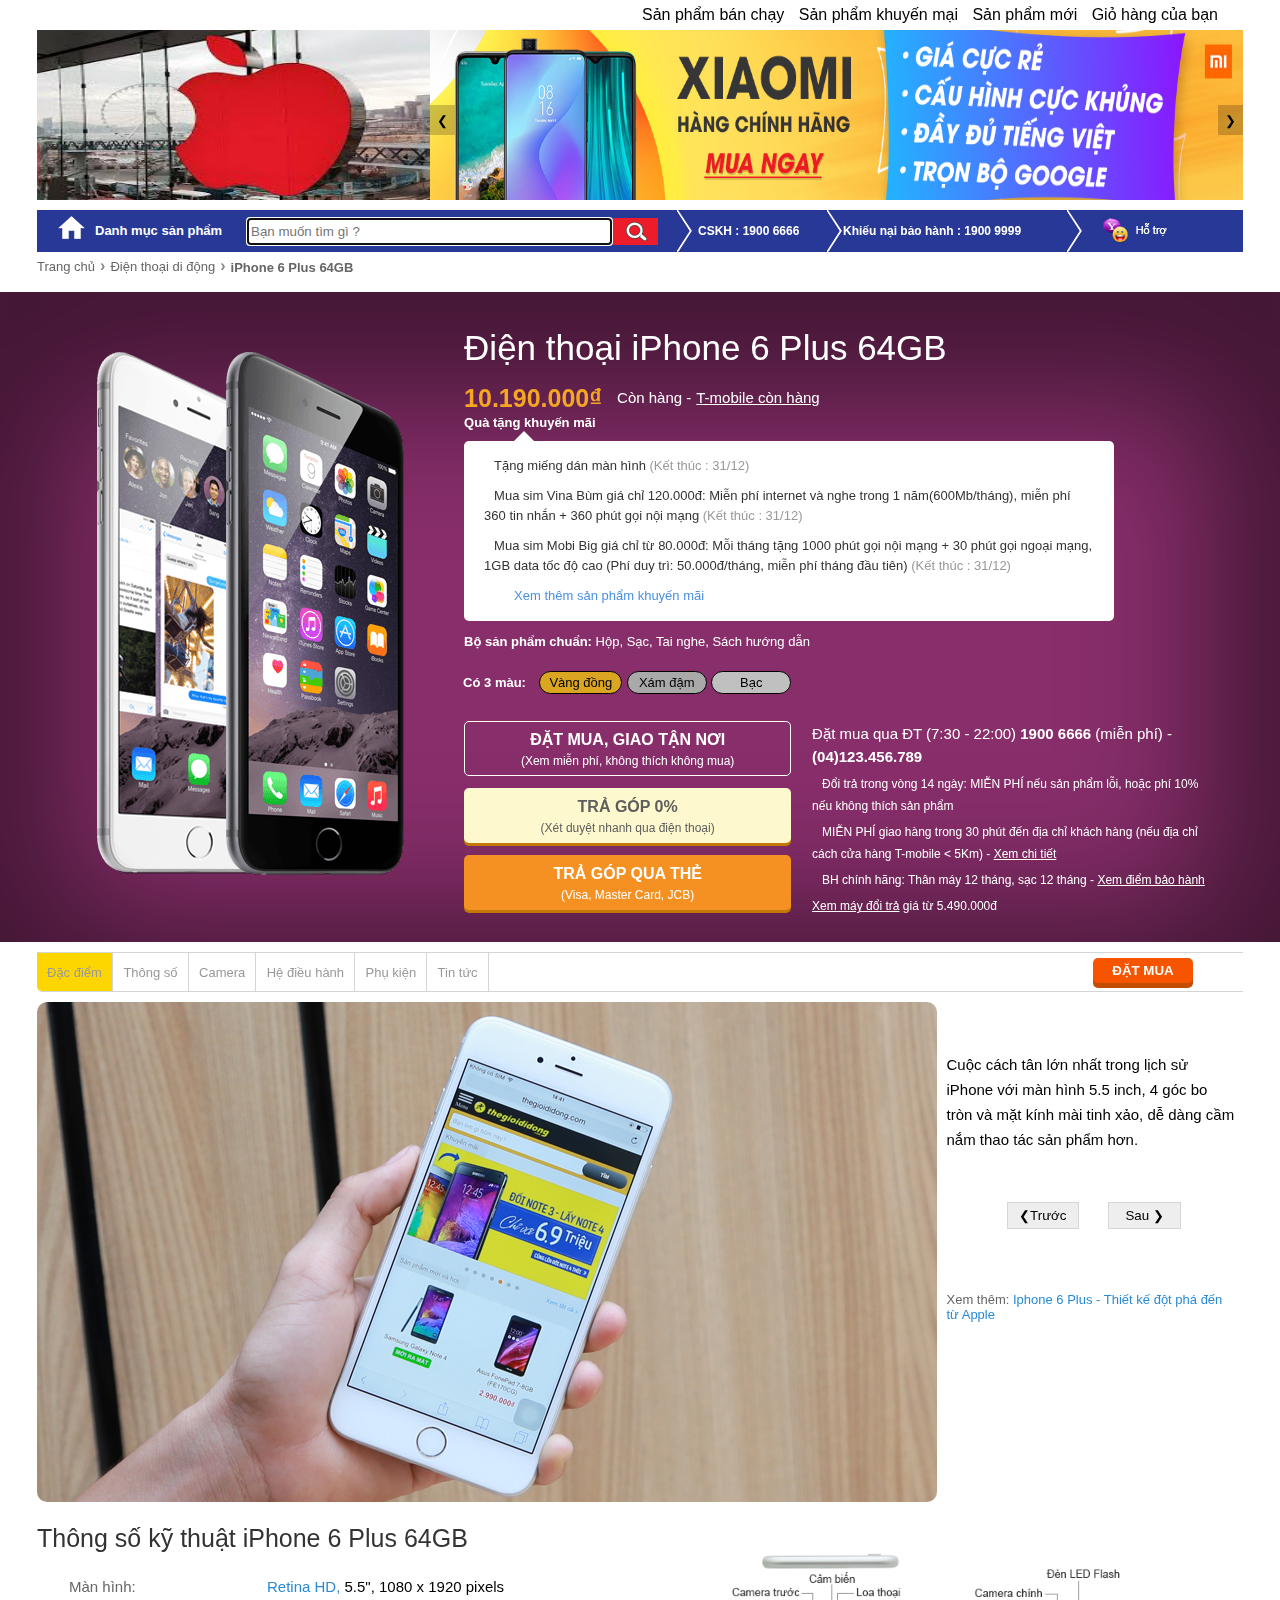
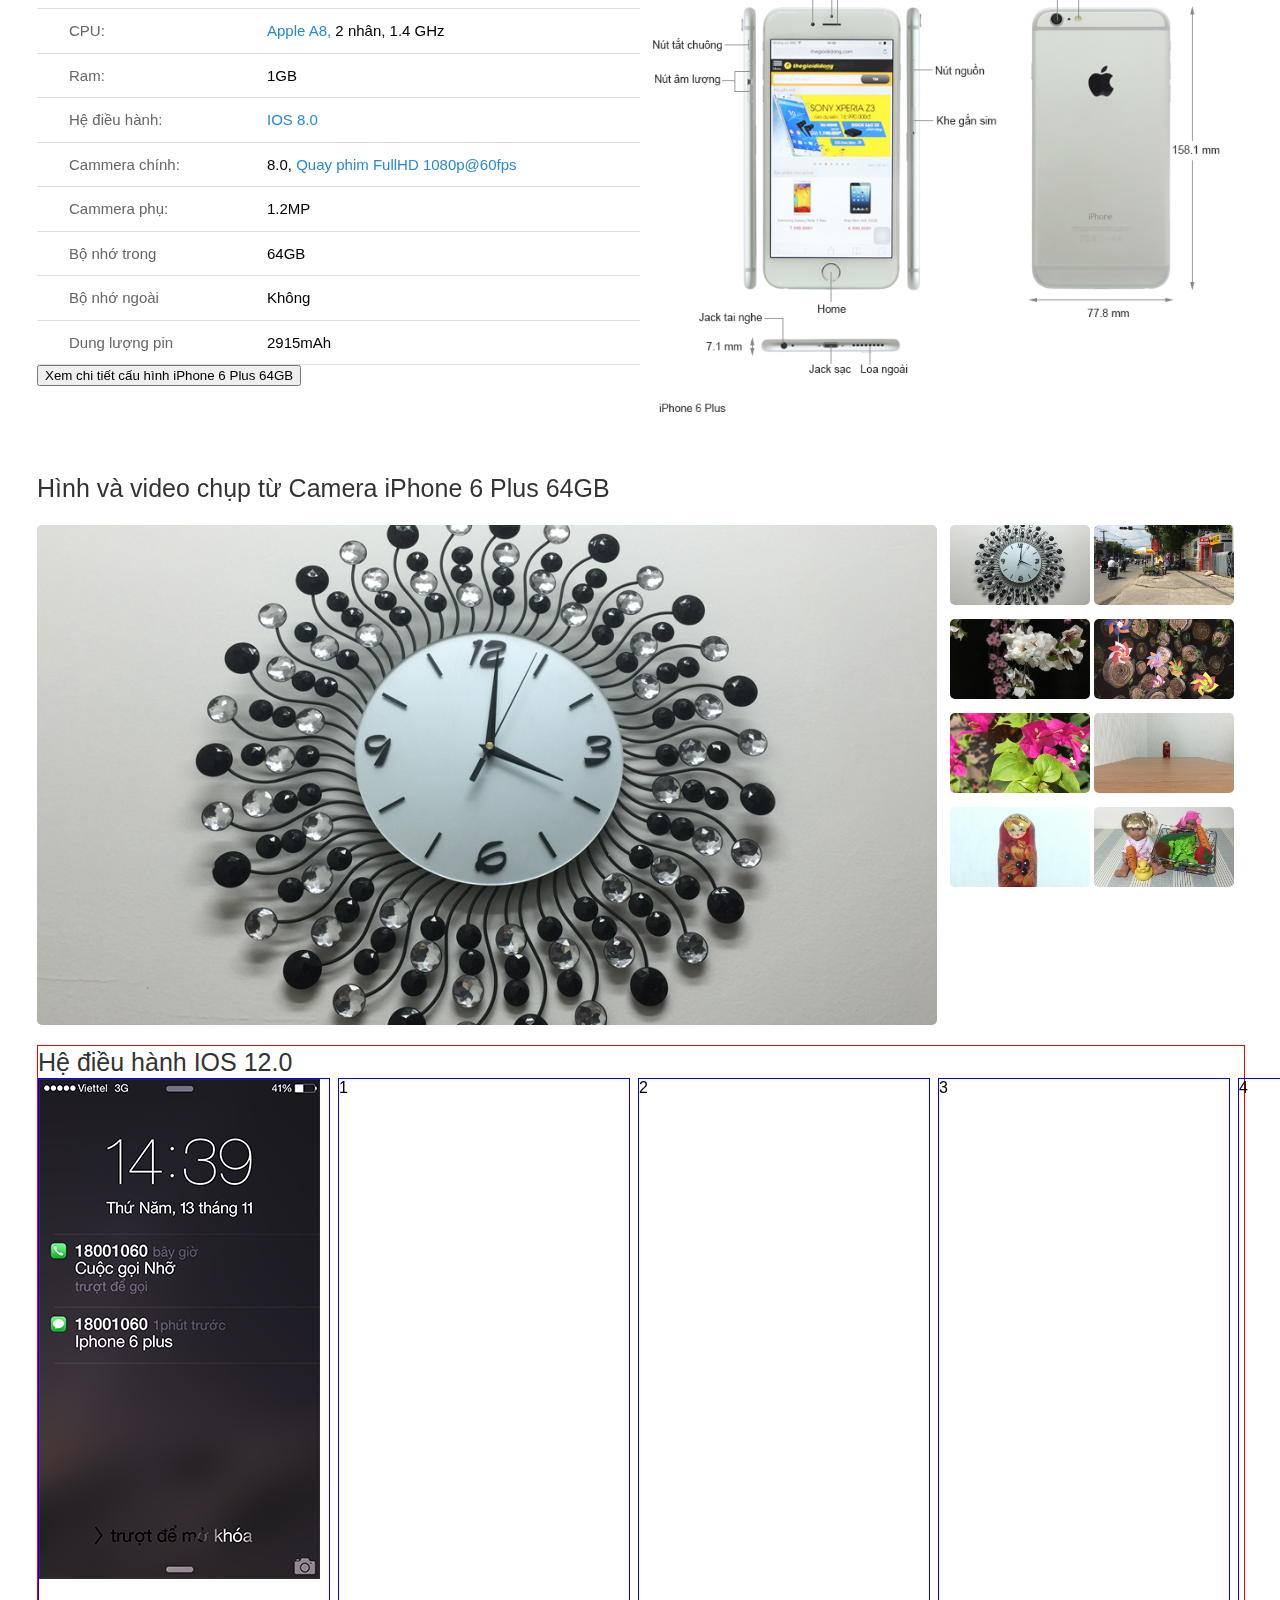
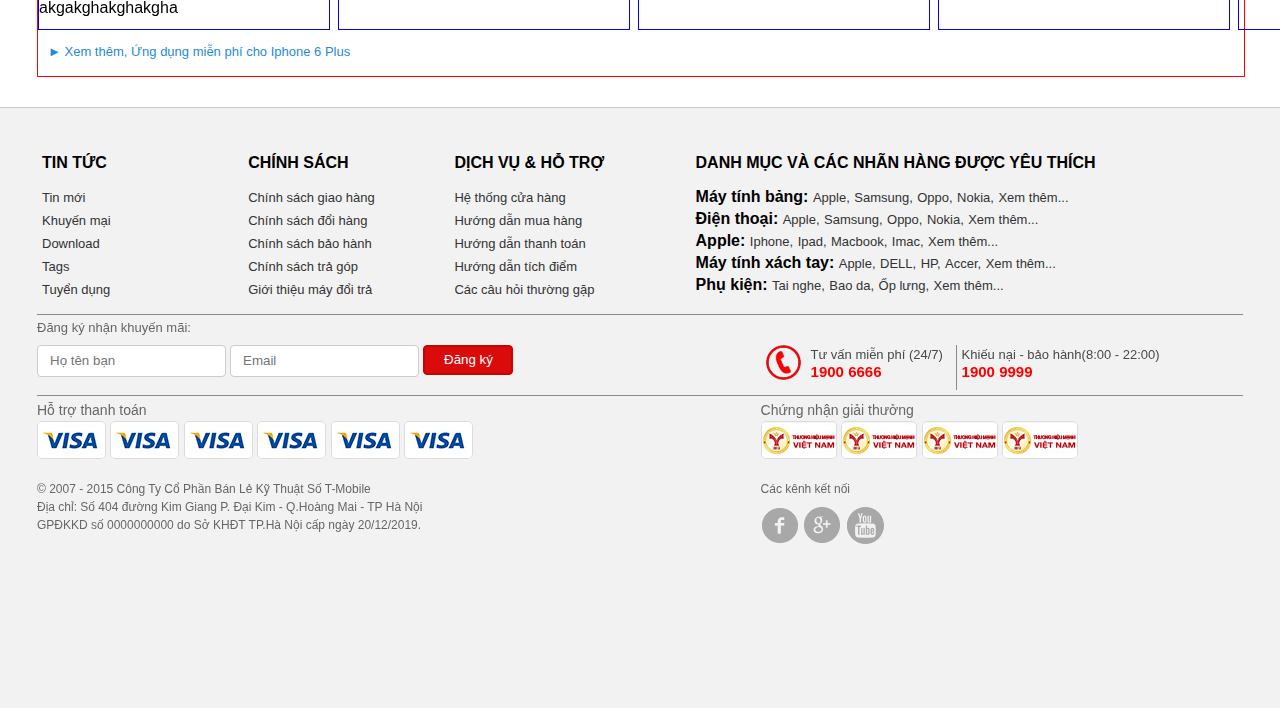
==== commit fc5e3691: "add code" ====
--- a/chi-tiet-sp.html
+++ b/chi-tiet-sp.html
@@ -9,7 +9,7 @@
 <body>
 	<button onclick="topFunction()" id="myBtn" title="Về đầu trang">&#9650;</button>
 	<script>
-		var mybutton = document.getElementById("myBtn");
+		/*var mybutton = document.getElementById("myBtn");
 		window.onscroll = function() {scrollFunction()};
 		function scrollFunction(){
   			if (document.body.scrollTop > 20 || document.documentElement.scrollTop > 20){
@@ -21,7 +21,7 @@
 		function topFunction(){
   			document.body.scrollTop = 0;
   			document.documentElement.scrollTop = 0;
-		}
+		}*/
 	</script>
 	<div class="wrapper">
 		<!-- header -->
@@ -198,7 +198,11 @@
 			</ul>
 		</div>
 		<script>
-			window.onscroll = function() {myFunction()};
+			var mybutton = document.getElementById("myBtn");
+			window.onscroll = function() {
+				myFunction();
+                scrollFunction();
+			};
 			var navbar = document.getElementById("menu-infoproduct");
 			var sticky = navbar.offsetTop;
 			function myFunction() {
@@ -208,6 +212,17 @@
     			navbar.classList.remove("sticky");
   				}
 			}
+			function scrollFunction(){
+  				if (document.body.scrollTop > 20 || document.documentElement.scrollTop > 20){
+    			mybutton.style.display = "block";
+ 				}else{
+    			mybutton.style.display = "none";
+  				}
+			}
+			function topFunction(){
+  			document.body.scrollTop = 0;
+  			document.documentElement.scrollTop = 0;
+		}
 		</script>
 		<div class="dac-diem-noi-bat" id="section1">
 			<div class="anh-san-pham">
@@ -332,8 +347,8 @@
 			<div class="title-operating"><span>Hệ điều hành IOS 12.0</span></div>
 			<div class="scroll">
 				<div class="items">
-					<img src="images/giao-dien-1.jpg">
-						<p>akgakghakghakgha</p>
+                    <img src="images/giao-dien-1.jpg">
+                    <p>akgakghakghakgha</p>
 				</div>
 				<div class="items">
 					1
@@ -350,18 +365,13 @@
 				<div class="items">
 					5
 				</div>
-			</div>
-			<script type="text/javascript">
-				$('.items').slick({
-  autoplay: true,
-  slidesToShow: 3,
-  slidesToScroll: 3,
-  dots: true,
-  infinite: true,
-  cssEase: 'linear',
-  rtl: false
-});
-			</script>
+                <div class="items">
+                    6
+                </div>
+                <div class="items">
+                    7
+                </div>
+			</div>
 			<div class="application">
 				<span>&#9658;</span><a href="#">&nbsp;Xem thêm, Ứng dụng miễn phí cho Iphone 6 Plus</a>
 			</div>
--- a/css/style-chi-tiet-sp.css
+++ b/css/style-chi-tiet-sp.css
@@ -761,19 +761,22 @@
 	line-height: 1.3em;
 }
 .scroll{
-	width: 100%;
+	width: 6000px;
 	height: 550px;
-	margin-left: 5px;
+	left: 0;
 	cursor: pointer;
-	overflow: hidden;
+	/*overflow: hidden;*/
+	transition: all 200ms ease 0s;
+	transform: translate3d(0px, 0px, 0px);
+	display:inline-block;
 }
 .items{
 	width: 290px;
 	height: 550px;
 	float: left;
 	border:1px solid blue;
-	display:block;
 	margin-right: 8px;
+	overflow: hidden;
 }
 
 .application{
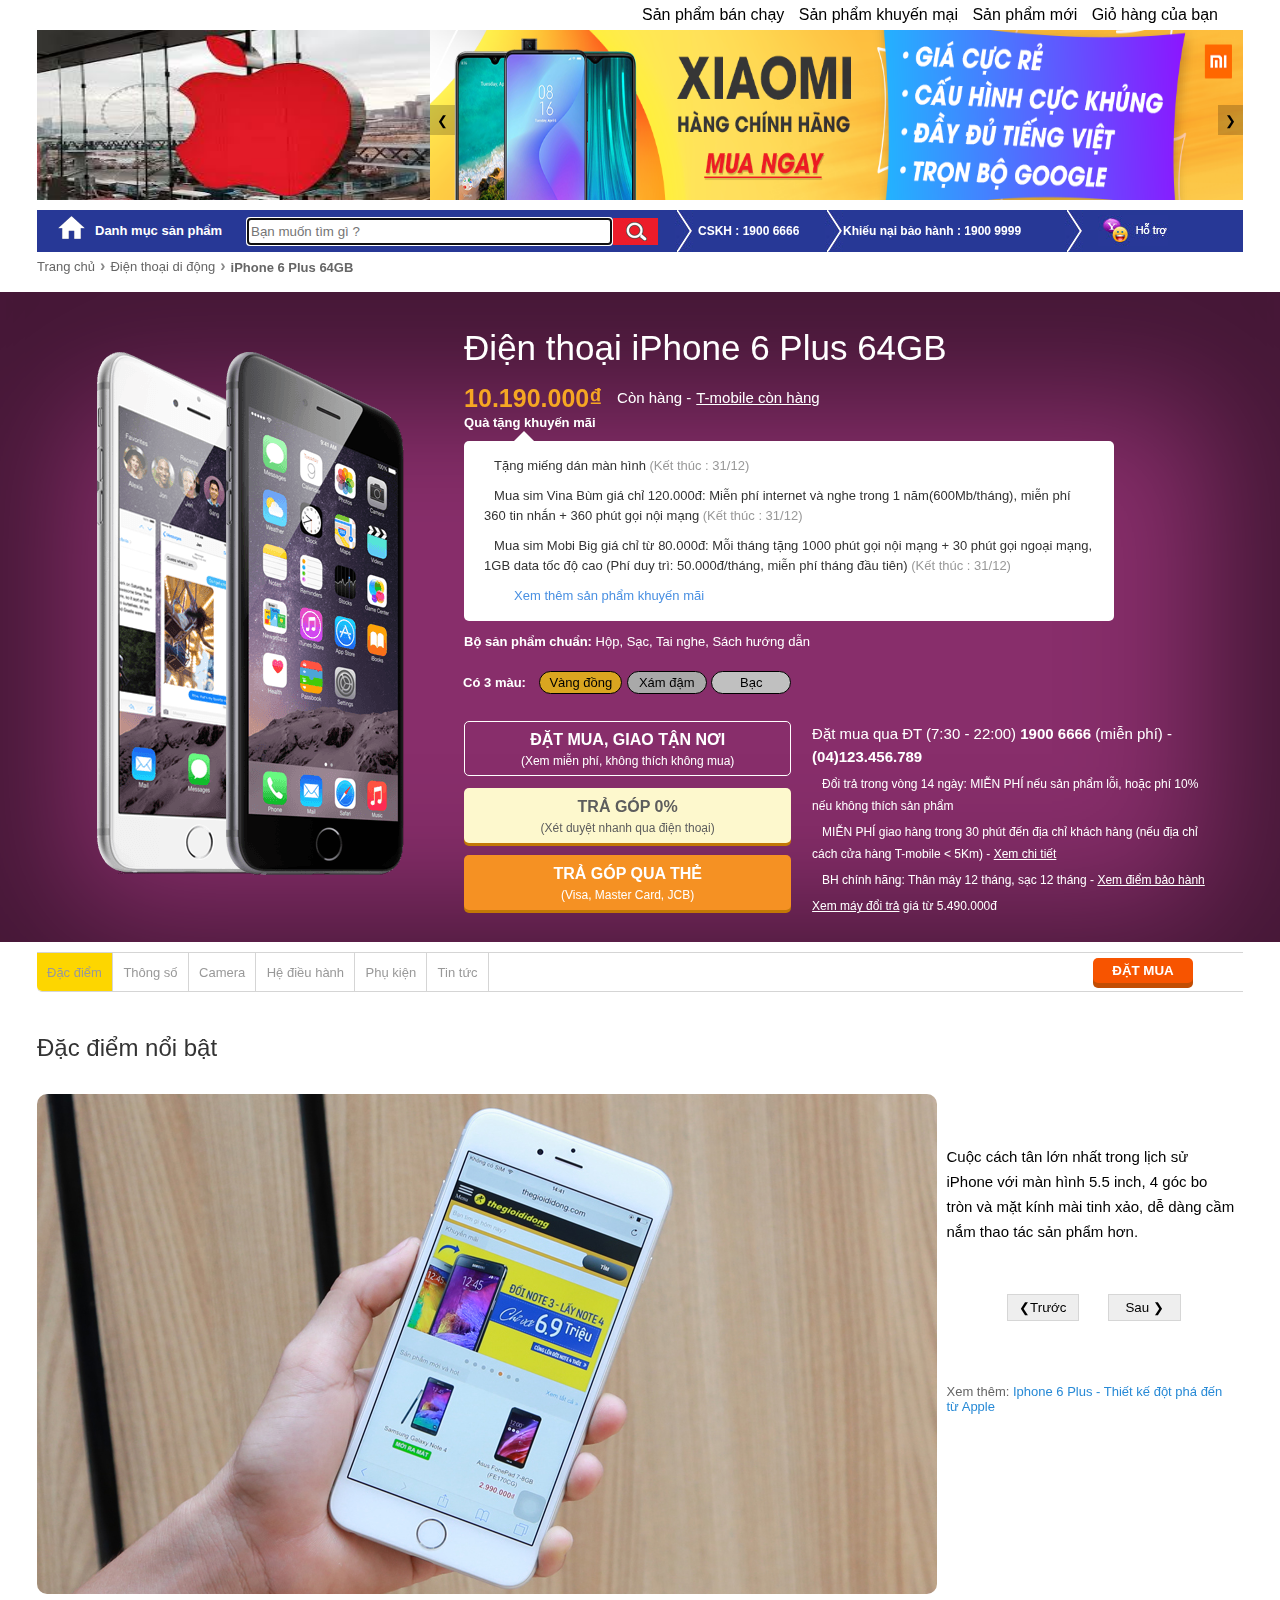
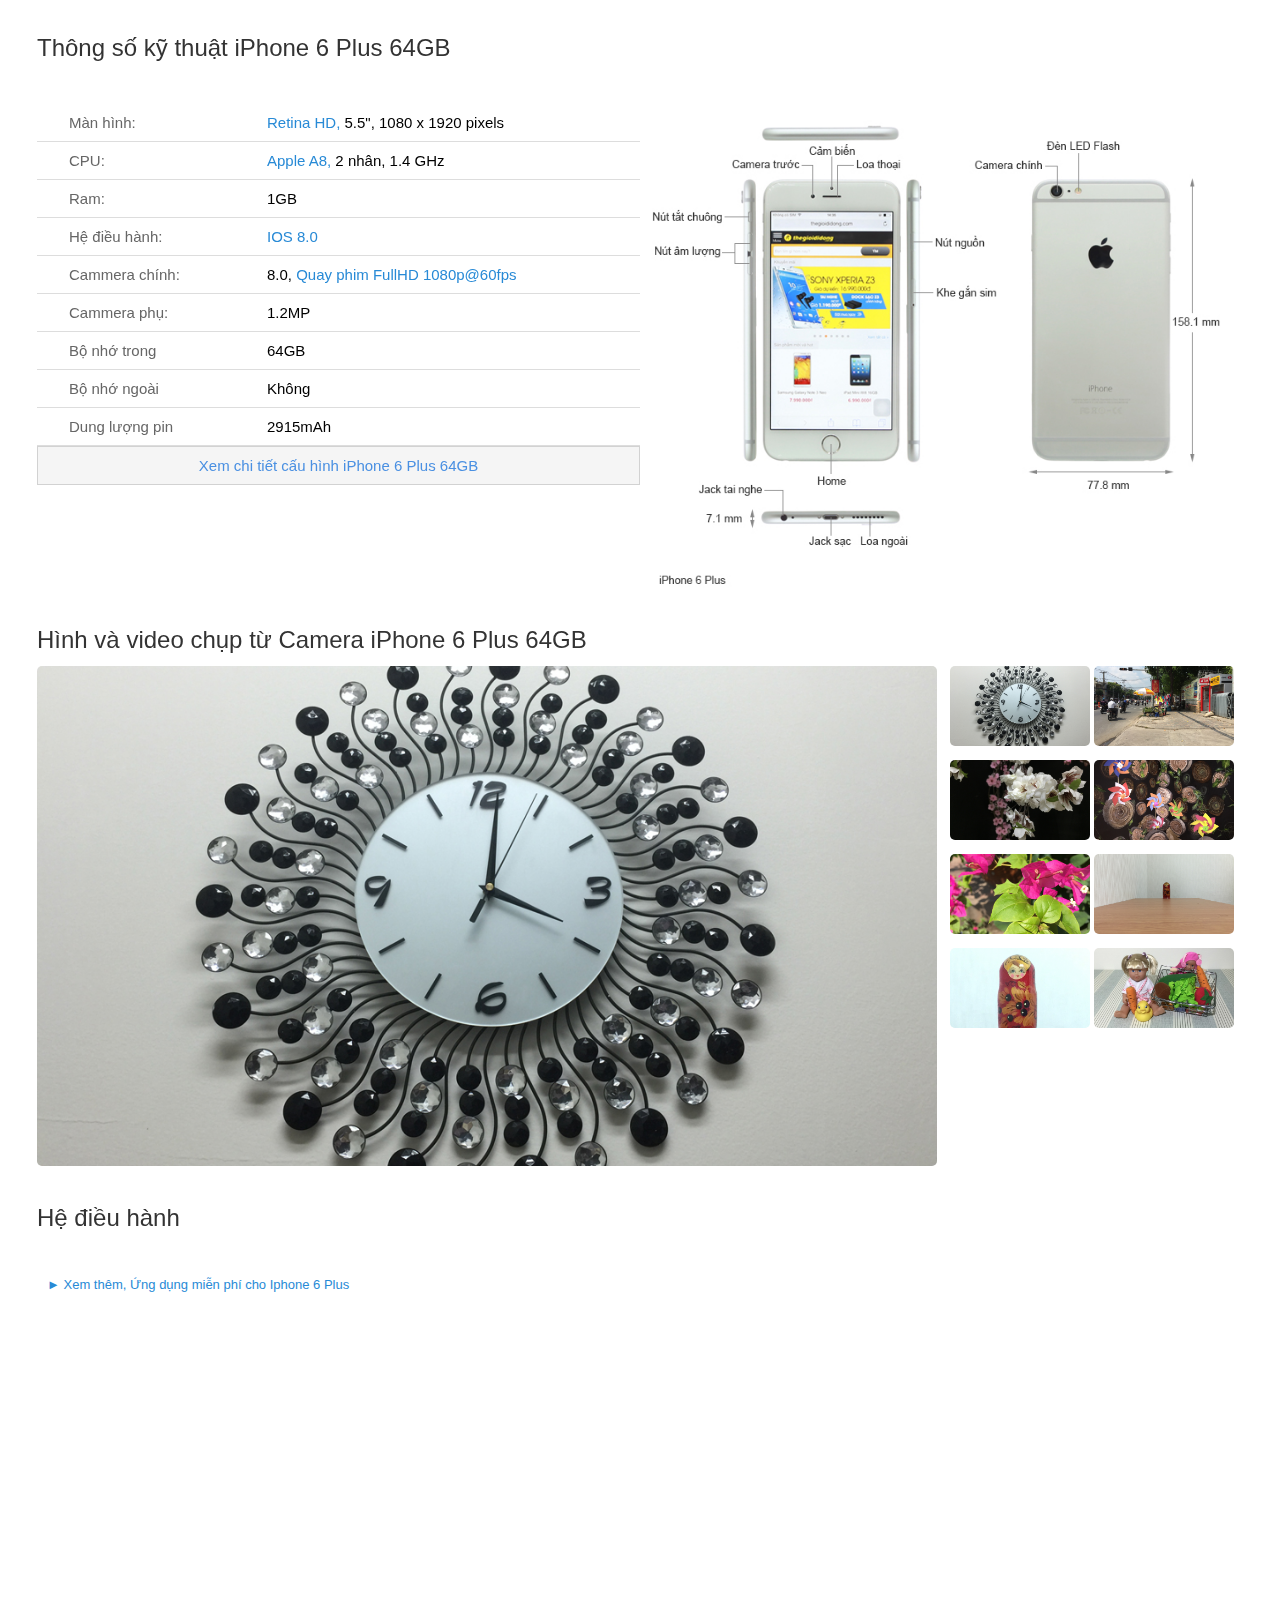
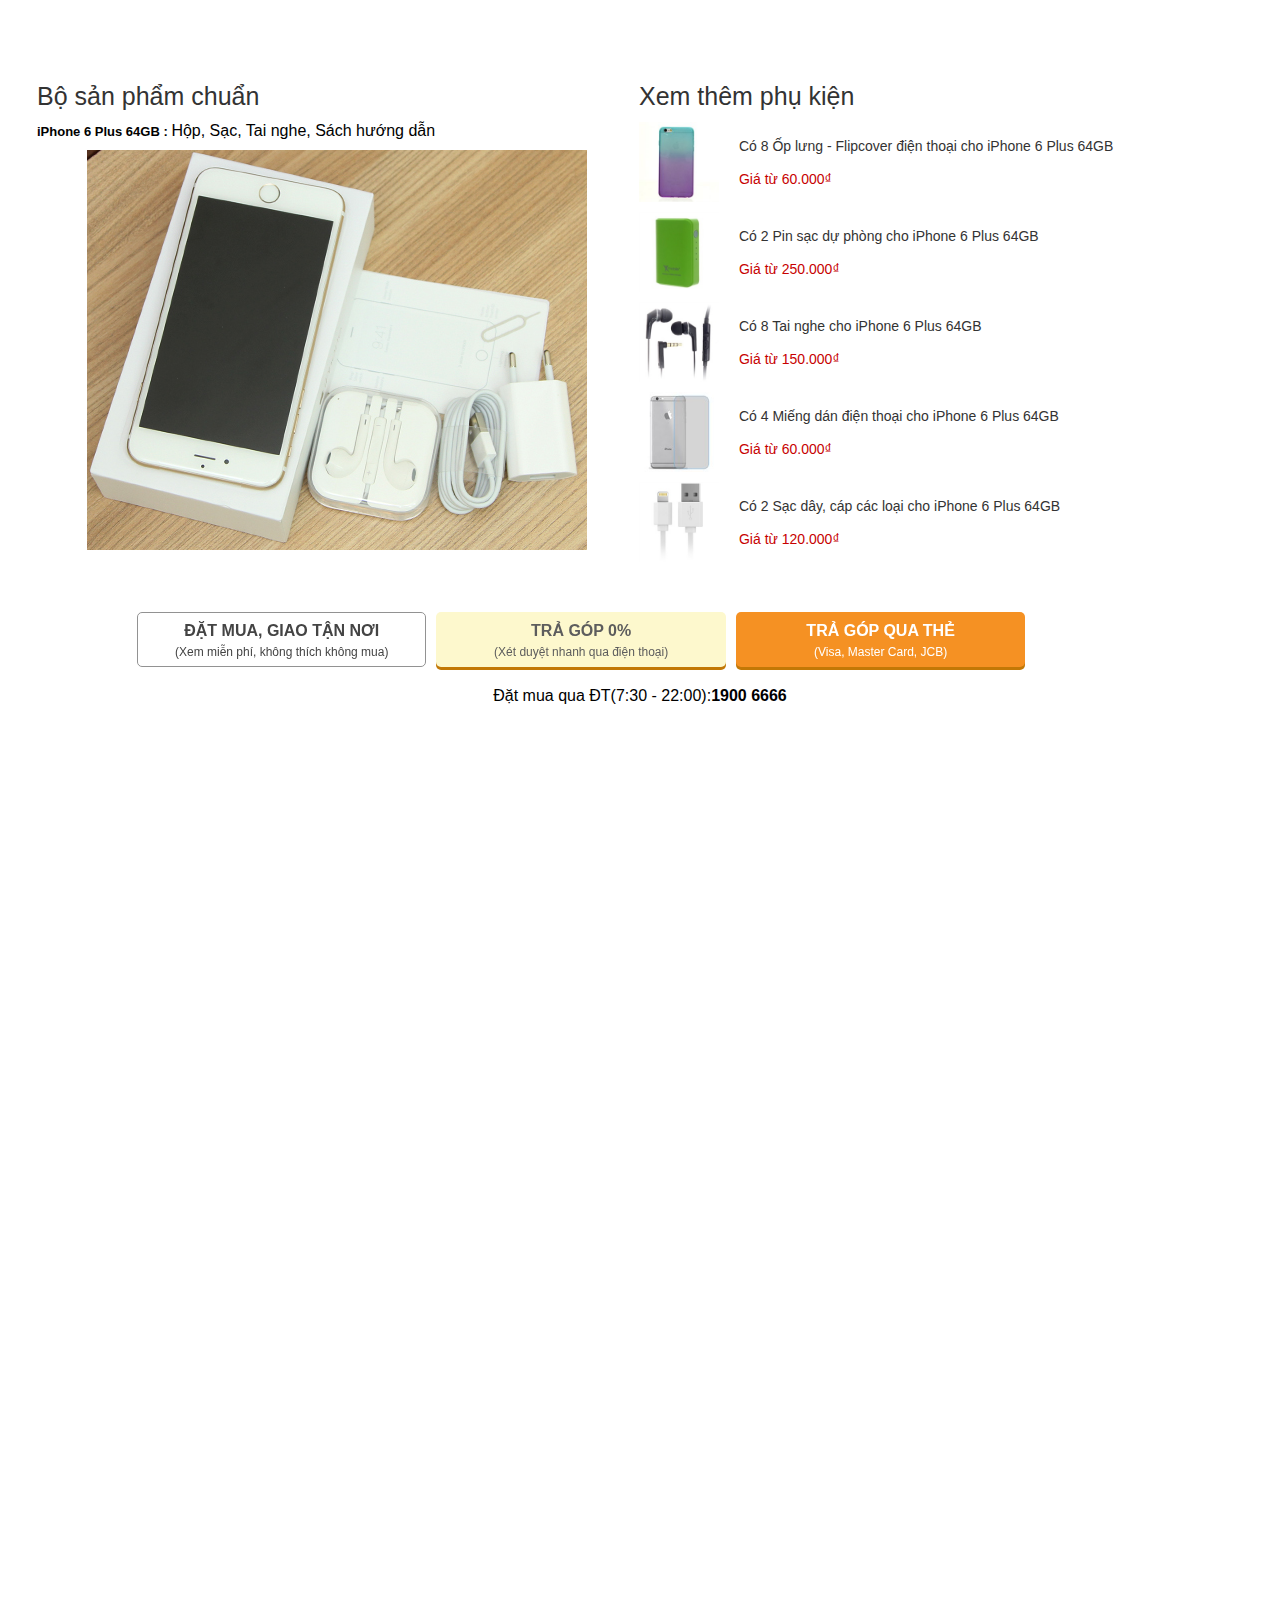
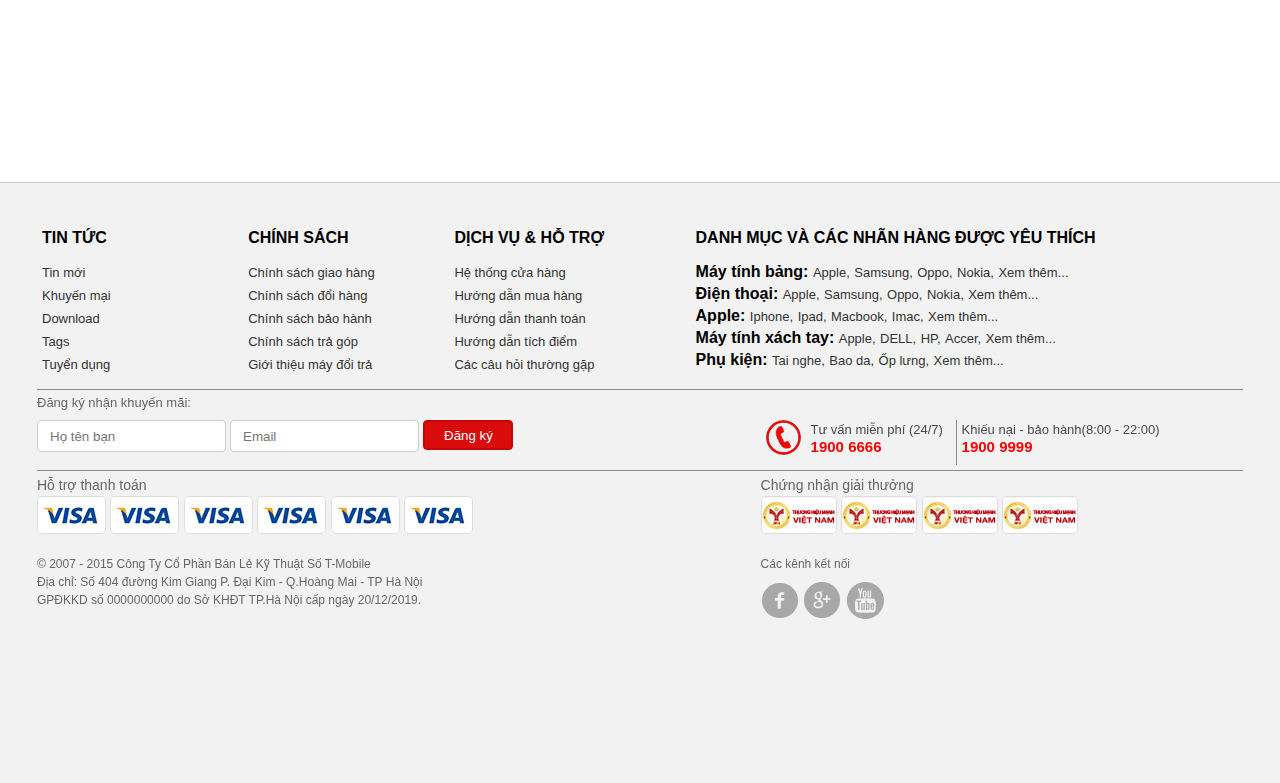
==== commit ee8ed9e6: "update-1-1-20" ====
--- a/chi-tiet-sp.html
+++ b/chi-tiet-sp.html
@@ -1,541 +1,736 @@
 <!DOCTYPE html>
 <html>
 <head>
-	<title>Chi tiết sản phẩm</title>
-	<meta charset="utf-8">
-	<meta name="viewport" content="width=device-width, initial-scale=1" >
-	<link rel="stylesheet" type="text/css" href="css/style-chi-tiet-sp.css">
+    <title>Chi tiết sản phẩm</title>
+    <meta charset="utf-8">
+    <meta name="viewport" content="width=device-width, initial-scale=1">
+    <link rel="stylesheet" type="text/css" href="css/style-chi-tiet-sp.css">
+    <link rel="stylesheet" type="text/css" href="./slick/slick.css">
+  <link rel="stylesheet" type="text/css" href="./slick/slick-theme.css">
 </head>
 <body>
-	<button onclick="topFunction()" id="myBtn" title="Về đầu trang">&#9650;</button>
-	<script>
-		/*var mybutton = document.getElementById("myBtn");
-		window.onscroll = function() {scrollFunction()};
-		function scrollFunction(){
-  			if (document.body.scrollTop > 20 || document.documentElement.scrollTop > 20){
-    		mybutton.style.display = "block";
- 			}else{
-    		mybutton.style.display = "none";
-  			}
-		}
-		function topFunction(){
-  			document.body.scrollTop = 0;
-  			document.documentElement.scrollTop = 0;
-		}*/
-	</script>
-	<div class="wrapper">
-		<!-- header -->
-		<div class="header">
-			<div class="top-header">
-				<ul>
-					<li><a href="#">Sản phẩm bán chạy</a></li>
-					<li><a href="#">Sản phẩm khuyến mại</a></li>
-					<li><a href="#">Sản phẩm mới</a></li>
-					<li><a href="#">Giỏ hàng của bạn</a></li>
-				</ul>
-			</div>
-			<div class="top-banner">
-				<div class="top-logo">
-					<a href="trangchu.html"><img src="images/top-logo.jpg" width="393" height="170"></a>
-				</div>
-				<div class="banner-right">
-					<a href="#"><img  class="slide" src="images/test1.jpg" width="813" height="170" title="Chuyen phan phoi hang chinh hang"></a>
-					<a href="#"><img  class="slide" src="images/test2.jpg" width="813" height="170" title="Chuyen phan phoi hang chinh hang"></a>
-					<a href="#"><img class="slide" src="images/test3.jpg" width="813" height="170" title="Chuyen phan phoi hang chinh hang"></a>
-					<a href="#"><img class="slide" src="images/test4.jpg" width="813" height="170" title="Chuyen phan phoi hang chinh hang"></a>
-					<div>
-						<button class="prev-left"  onclick="plusDivs(-1)">&#10094;</button>
-	  					<button class="next-right" onclick="plusDivs(1)">&#10095;</button>
-					</div>
-				</div>
-			</div>
-		</div>
-		<!-- end header -->
-		<!-- menu -->
-		<div class="menu">
-			<div class="category-product">
-				<div class="icon-category-product">
-					<a href="#"><img src="images/icon-danh-muc.jpg" alt=""></a>
-				</div>
-				<div class="name-category">
-					<a href="">Danh mục sản phẩm</a>
-				</div>
-			</div>
-			<div class="search">
-				<div class="input-keywork">
-					<input type="text" name="search-box" size="50" autofocus="autofocus" placeholder="Bạn muốn tìm gì ?"/>
-				</div>
-				<div class="button-search">
-                    <input type="submit" name="button" value=""/>
-                </div>
-			</div>
-			<div class="care-customer">
-				<div class="arrow"></div>
-				<div class="sdt-cskh">
-					<p>CSKH : 1900 6666 </p>
-				</div>
-			</div>
-			<div class="complain-guarantee">
-				<div class="arrow"></div>
-				<div class="sdt-knbh">
-					<p>Khiếu nại bảo hành : 1900 9999 </p>
-				</div>
-			</div>
-			<div class="support">
-				<div class="arrow"></div>
-				<div class="support-facebook"></div>
-			</div>
-		</div>
-		<div style="clear: both;"></div>
-		<!-- end menu -->
-		<!-- details-product{ -->
-    	<div class="details-product">
+<button onclick="topFunction()" id="myBtn" title="Về đầu trang">&#9650;</button>
+<div class="wrapper">
+    <!-- header -->
+    <div class="header">
+        <div class="top-header">
+            <ul>
+                <li><a href="#">Sản phẩm bán chạy</a></li>
+                <li><a href="#">Sản phẩm khuyến mại</a></li>
+                <li><a href="#">Sản phẩm mới</a></li>
+                <li><a href="#">Giỏ hàng của bạn</a></li>
+            </ul>
+        </div>
+        <div class="top-banner">
+            <div class="top-logo">
+                <a href="trangchu.html"><img src="images/top-logo.jpg" width="393" height="170"></a>
+            </div>
+            <div class="banner-right">
+                <a href="#"><img class="slide" src="images/test1.jpg" width="813" height="170"
+                                 title="Chuyen phan phoi hang chinh hang"></a>
+                <a href="#"><img class="slide" src="images/test2.jpg" width="813" height="170"
+                                 title="Chuyen phan phoi hang chinh hang"></a>
+                <a href="#"><img class="slide" src="images/test3.jpg" width="813" height="170"
+                                 title="Chuyen phan phoi hang chinh hang"></a>
+                <a href="#"><img class="slide" src="images/test4.jpg" width="813" height="170"
+                                 title="Chuyen phan phoi hang chinh hang"></a>
+                <div>
+                    <button class="prev-left" onclick="plusDivs(-1)">&#10094;</button>
+                    <button class="next-right" onclick="plusDivs(1)">&#10095;</button>
+                </div>
+            </div>
+        </div>
+    </div>
+    <!-- end header -->
+    <!-- menu -->
+    <div class="menu">
+        <div class="category-product">
+            <div class="icon-category-product">
+                <a href="#"><img src="images/icon-danh-muc.jpg" alt=""></a>
+            </div>
+            <div class="name-category">
+                <a href="">Danh mục sản phẩm</a>
+            </div>
+        </div>
+        <div class="search">
+            <div class="input-keywork">
+                <input type="text" name="search-box" size="50" autofocus="autofocus" placeholder="Bạn muốn tìm gì ?"/>
+            </div>
+            <div class="button-search">
+                <input type="submit" name="button" value=""/>
+            </div>
+        </div>
+        <div class="care-customer">
+            <div class="arrow"></div>
+            <div class="sdt-cskh">
+                <p>CSKH : 1900 6666 </p>
+            </div>
+        </div>
+        <div class="complain-guarantee">
+            <div class="arrow"></div>
+            <div class="sdt-knbh">
+                <p>Khiếu nại bảo hành : 1900 9999 </p>
+            </div>
+        </div>
+        <div class="support">
+            <div class="arrow"></div>
+            <div class="support-facebook"></div>
+        </div>
+    </div>
+    <div style="clear: both;"></div>
+    <!-- end menu -->
+    <!-- details-product{ -->
+    <div class="details-product">
     		<span>
-    			<a href="trangchu.html" title="Trang chủ" >Trang chủ</a><strong>›</strong>
+    			<a href="trangchu.html" title="Trang chủ">Trang chủ</a><strong>›</strong>
     		</span>
-    		<span>
+        <span>
     			<a href="#" title="Điện thoại di động">Điện thoại di động</a><strong>›</strong>
     		</span>
-    		<h2>iPhone 6 Plus 64GB</h2>
-    	</div>
-    	<!-- end details-product{ -->
+        <h2>iPhone 6 Plus 64GB</h2>
+    </div>
+    <!-- end details-product{ -->
+</div>
+<div style="clear: both;"></div>
+<!-- wrap-content -->
+<div class="wrap-content">
+    <div class="thong-tin-sp">
+        <div class="anh-sp">
+            <img src="images/iphone6.jpg" alt="">
+        </div>
+        <div class="chi-tiet-sp">
+            <h1>Điện thoại iPhone 6 Plus 64GB</h1>
+            <div class="chi-tiet-sp-1" style="margin-top: -20px;">
+                <span class="gia-sp">10.190.000₫</span>
+                <span class="con-hang">Còn hàng - </span>
+                <span class="sieu-thi-con-hang"><a href="#">T-mobile còn hàng</a></span>
+            </div>
+            <div style="clear: both;"></div>
+            <label>
+                <b style="color: #FFF;font-size: 13px;">Quà tặng khuyến mãi</b>
+            </label>
+            <div class="infopromation">
+                <ul>
+                    <li>
+                        <i class="icon-litick"></i>
+                        Tặng miếng dán màn hình <span>(Kết thúc : 31/12)</span>
+                    </li>
+                    <li>
+                        <i class="icon-litick"></i>
+                        Mua sim Vina Bùm giá chỉ 120.000đ: Miễn phí internet và nghe trong 1 năm(600Mb/tháng), miễn phí
+                        360 tin nhắn + 360 phút gọi nội mạng <span> (Kết thúc : 31/12)</span>
+                    </li>
+                    <li>
+                        <i class="icon-litick"></i>Mua sim Mobi Big giá chỉ từ 80.000đ: Mỗi tháng tặng 1000 phút gọi nội
+                        mạng + 30 phút gọi ngoại mạng, 1GB data tốc độ cao (Phí duy trì: 50.000đ/tháng, miễn phí tháng
+                        đầu tiên)<span> (Kết thúc : 31/12)</span>
+                    </li>
+                    <li><a href="#">Xem thêm sản phẩm khuyến mãi</a></li>
+                </ul>
+                <p style="color: #FFF;font-size: 13px;"><b>Bộ sản phẩm chuẩn:</b> Hộp, Sạc, Tai nghe, Sách hướng dẫn</p>
+            </div>
+            <div class="mau-sp">
+                <ul>
+                    <li style="border: none;color:#FFF;margin-left: -10px;"><b>Có 3 màu:</b></li>
+                    <li class="mau-sp-vd" style="background: #DAA520;">Vàng đồng</li>
+                    <li class="mau-sp-xam" style="background: #A9A9A9;">Xám đậm</li>
+                    <li class="mau-sp-bac" style="background: #C0C0C0;">Bạc</li>
+                </ul>
+            </div>
+
+            <div class="wrap-buy">
+                <div class="dich-vu-mua-hang">
+                    <button class="dich-vu-dat-mua">
+                        <b>Đặt mua, Giao tận nơi</b>
+                        <span>(Xem miễn phí, không thích không mua)</span>
+                    </button>
+                    <button class="dich-vu-giu-hang">
+                        <b>Trả góp 0%</b>
+                        <span>(Xét duyệt nhanh qua điện thoại)</span>
+                    </button>
+                    <button class="dich-vu-tra-gop">
+                        <b>Trả góp qua thẻ</b>
+                        <span>(Visa, Master Card, JCB)</span>
+                    </button>
+                </div>
+                <div class="thong-tin-mua-hang">
+                    <ul>
+                        <li><span style="font-size: 15px;">Đặt mua qua ĐT (7:30 - 22:00)<b>&nbsp;1900 6666</b>&nbsp;(miễn phí) - <b>(04)123.456.789</b></span>
+                        </li>
+                        <li>
+                            <i class="icon-litick"></i>
+                            Đổi trả trong vòng 14 ngày:
+                            <strong style="text-transform: uppercase;font-weight: 100;">Miễn phí</strong> nếu sản phẩm
+                            lỗi, hoặc phí 10% nếu không thích sản phẩm
+                        </li>
+                        <li>
+                            <i class="icon-litick"></i>
+                            <strong style="text-transform: uppercase;font-weight: 100;">Miễn phí</strong> giao hàng
+                            trong 30 phút đến địa chỉ khách hàng (nếu địa chỉ cách cửa hàng T-mobile < 5Km) - <a
+                                href="#">Xem chi tiết</a>
+                        </li>
+                        <li>
+                            <i class="icon-litick"></i>BH chính hãng: Thân máy 12 tháng, sạc 12 tháng - <a href="#">Xem
+                            điểm bảo hành</a>
+                        </li>
+                        <li>
+                            <a href="#">Xem máy đổi trả</a>&nbsp;giá từ 5.490.000đ
+                        </li>
+                    </ul>
+                </div>
+            </div>
+        </div>
+    </div>
+</div>
+<!-- end wrap-content -->
+<!-- wrap-product -->
+<div class="wrap-product">
+    <div id="menu-infoproduct">
+        <ul>
+            <li class="active" style="margin-left: 0px;"><a href="#section-1">Đặc điểm</a></li>
+            <li><a href="#section-2">Thông số</a></li>
+            <li><a href="#section-3">Camera</a></li>
+            <li><a href="#section-4">Hệ điều hành</a></li>
+            <li><a href="#section-5">Phụ kiện</a></li>
+            <li><a href="#">Tin tức</a></li>
+            <button type="button" onclick="">Đặt mua</button>
+        </ul>
+    </div>
+    <script>
+        var mybutton = document.getElementById("myBtn");
+        window.onscroll = function () {
+            myFunction();
+            scrollFunction();
+        };
+        var navbar = document.getElementById("menu-infoproduct");
+        var sticky = navbar.offsetTop;
+
+        function myFunction() {
+            if (window.pageYOffset >= sticky) {
+                navbar.classList.add("sticky")
+            } else {
+                navbar.classList.remove("sticky");
+            }
+        }
+
+        function scrollFunction() {
+            if (document.body.scrollTop > 20 || document.documentElement.scrollTop > 20) {
+                mybutton.style.display = "block";
+            } else {
+                mybutton.style.display = "none";
+            }
+        }
+
+        function topFunction() {
+            document.body.scrollTop = 0;
+            document.documentElement.scrollTop = 0;
+        }
+    </script>
+    <div class="dac-diem-noi-bat" id="section-1">
+        <h4>Đặc điểm nổi bật</h4>
+        <div class="anh-san-pham">
+            <img class="slide-1" src="images/ip-6plus-1.jpg"/>
+            <img class="slide-1" src="images/ip-6plus-2.jpg"/>
+            <img class="slide-1" src="images/ip-6plus-3.jpg"/>
+            <img class="slide-1" src="images/ip-6plus-4.jpg"/>
+        </div>
+        <div class="thong-tin-san-pham">
+            <div class="text-box">
+                <p class="text-1">Cuộc cách tân lớn nhất trong lịch sử iPhone với màn hình 5.5 inch, 4 góc bo tròn và
+                    mặt kính mài tinh xảo, dễ dàng cầm nắm thao tác sản phẩm hơn.</p>
+                <p class="text-1">Giao diện, bàn phím ảo nằm ngang như trên iPad giúp bạn thao tác, soạn văn bản dễ dàng
+                    như trên một chiếc tablet.</p>
+                <p class="text-1">Camera lồi 8 MP, camera trước 1.2 MP cùng nhiều cải tiến công nghệ, tính năng chống
+                    rung quang học giúp ảnh sắc nét căng, màu sắc trung thực giàu chi tiết.</p>
+                <p class="text-1">Cải thiện Touch ID hỗ trợ bảo mật thông tin, hình ảnh an toàn hơn. Khả năng nhận diện
+                    dấu vân tay nhanh hơn giúp người dùng mở máy tức thì, chính xác.</p>
+            </div>
+            <div class="truoc-sau">
+                <button class="truoc" onclick="plusDivsImage(-1)">&#10094;Trước</button>
+                <button class="sau" onclick="plusDivsImage(1)">Sau &#10095;</button>
+            </div>
+            <div class="xem-them">
+                <p><span style="color: #666666;">Xem thêm:</span><a href="#">&nbsp;Iphone 6 Plus - Thiết kế đột phá đến
+                    từ Apple</a></p>
+            </div>
+        </div>
+        <script type="text/javascript">
+            var slideIndex = 1;
+            showDivs1(slideIndex);
+
+            function plusDivs(n) {
+                showDivs1(slideIndex += n);
+            }
+            function showDivs1(n) {
+                var i;
+                var x = document.getElementsByClassName("slide");
+
+                if (n > x.length) {
+                    slideIndex = 1
+                }
+                if (n < 1) {
+                    slideIndex = x.length
+                }
+                ;
+                for (i = 0; i < x.length; i++) {
+                    x[i].style.display = "none";
+                }
+                x[slideIndex - 1].style.display = "block";
+            }
+        </script>
+        <script type="text/javascript">
+            var i;
+            var slideIndex = 1;
+            var y = document.getElementsByClassName("slide-1");
+            var z = document.getElementsByClassName("text-1");
+            showDivs(slideIndex);
+            function plusDivsImage(n) {
+                showDivs(slideIndex += n);
+            }
+            function showDivs(n) {
+                if (n > y.length) {
+                    slideIndex = 1;
+                }
+                if (n < 1) {
+                    slideIndex = y.length;
+                }
+                for (i = 0; i < y.length; i++) {
+                    y[i].style.display = "none";
+                    z[i].style.display = "none";
+                }
+                y[slideIndex - 1].style.display = "block";
+                z[slideIndex - 1].style.display = "block";
+            }
+        </script>
+    </div>
+    <div style="clear: both;"></div>
+    <div class="thong-so-ky-thuat" id="section-2">
+    	<h4>Thông số kỹ thuật iPhone 6 Plus 64GB</h4>
+        <div class="chi-tiet-thong-so">
+            <table class="mo-ta-chi-tiet">
+                <tr>
+                    <td><span>Màn hình:</span></td>
+                    <td><strong><a
+                            href=https://www.thegioididong.com/tin-tuc/loai-man-hinh-tft-lcd-amoled-la-gi--592346#retina'
+                            target='_blank'>Retina HD,</a></strong>&nbsp;5.5", 1080 x 1920 pixels
+                    </td>
+                </tr>
+                <tr>
+                    <td><span>CPU:</span></td>
+                    <td>
+                        <a href='https://www.thegioididong.com/tin-tuc/tim-hieu-ve-chip-xu-ly-danh-cho-di-dong-cua-apple-592848#applea8'
+                           target='_blank'>Apple A8,</a></strong>&nbsp;2 nhân, 1.4 GHz
+                    </td>
+                </tr>
+                <tr>
+                    <td><span>Ram:</span></td>
+                    <td>1GB</td>
+                </tr>
+                <tr>
+                    <td><span>Hệ điều hành:</span></td>
+                    <td><strong><a href='https://www.thegioididong.com/tin-tuc/he-dieu-hanh-ios-la-gi--592559#ios8x'
+                                   target='_blank'>IOS 8.0</a></strong></td>
+                </tr>
+                <tr>
+                    <td><span>Cammera chính:</span></td>
+                    <td>8.0,<strong>&nbsp;<a
+                            href='https://www.thegioididong.com/tin-tuc/chuan-quay-phim-tren-dien-thoai-596472#fullhd'
+                            target='_blank'>Quay phim FullHD 1080p@60fps</a></strong></td>
+                </tr>
+                <tr>
+                    <td><span>Cammera phụ:</span></td>
+                    <td>1.2MP</td>
+                </tr>
+                <tr>
+                    <td><span>Bộ nhớ trong</span></td>
+                    <td>64GB</td>
+                </tr>
+                <tr>
+                    <td><span>Bộ nhớ ngoài</span></td>
+                    <td>Không</td>
+                </tr>
+                <tr>
+                    <td><span>Dung lượng pin</span></td>
+                    <td>2915mAh</td>
+                </tr>
+            </table>
+            <button type="button" id="dropdow-top" onclick="myFunction();">Xem chi tiết cấu hình iPhone 6 Plus 64GB
+            </button>
+            <div id="btnDropList" style="display: none">
+                <table class="xem-them-chi-tiet" cellpadding="5">
+                    <tr>
+                        <td><b>Màn hình</b></td>
+                        <td></td>
+                    </tr>
+                    <tr>
+                        <td><span>Công nghệ màn hình:</span></td>
+                        <td><strong><a
+                                href=https://www.thegioididong.com/tin-tuc/loai-man-hinh-tft-lcd-amoled-la-gi--592346#retina'
+                                target='_blank'>LED-blacklit LCD</a></td>
+                    </tr>
+                    <tr>
+                        <td><span>Độ phân giải:</span></td>
+                        <td><strong>1080 x 1920 pixels</strong></td>
+                    </tr>
+                    <tr>
+                        <td><span>Màn hình rộng:</span></td>
+                        <td><strong>5.5"</strong></td>
+                    </tr>
+                    <tr>
+                        <td><span>Cảm ứng:</span></td>
+                        <td><strong><a href='https://www.thegioididong.com/tin-tuc/he-dieu-hanh-ios-la-gi--592559#ios8x'
+                                       target='_blank'>Cảm ứng điện dung đa điểm</a></strong></td>
+                    </tr>
+                    <tr>
+                        <td><span>Mặt cảm ứng:</span></td>
+                        <td><strong><a
+                                href='https://www.thegioididong.com/tin-tuc/chuan-quay-phim-tren-dien-thoai-596472#fullhd'
+                                target='_blank'>Kính thường</a></strong></td>
+                    </tr>
+                    <tr>
+                        <td><b>Camera sau</b></td>
+                        <td></td>
+                    </tr>
+                    <tr>
+                        <td><span>Độ phân giải:</span></td>
+                        <td><strong>8.0 MP</strong></td>
+                    </tr>
+                    <tr>
+                        <td><span>Quay phim:</span></td>
+                        <td><strong><a
+                                href='https://www.thegioididong.com/tin-tuc/chuan-quay-phim-tren-dien-thoai-596472#fullhd'
+                                target='_blank'>Quay phim FullHD 1080p@60fps</a></strong></td>
+                    </tr>
+                    <tr>
+                        <td><span>Đèn Flash:</span></td>
+                        <td><strong>Có</strong></td>
+                    </tr>
+                    <tr>
+                        <td><span>Chụp ảnh nâng cao:</span></td>
+                        <td><strong>Tự động lấy nét, chạm lấy nét. Nhận diện khuôn mặt</strong></td>
+                    </tr>
+                    <tr>
+                        <td><b>Camera trước</b></td>
+                        <td></td>
+                    </tr>
+                    <tr>
+                        <td><span>Độ phân giải:</span></td>
+                        <td><strong>1.2 MP</strong></td>
+                    </tr>
+                    <tr>
+                        <td><span>Quay phim:</span></td>
+                        <td><strong>Có</strong></td>
+                    </tr>
+                    <tr>
+                        <td><span>Video call:</span></td>
+                        <td><strong>Có</strong></td>
+                    </tr>
+                    <tr>
+                        <td><b>Hệ điều hành</b></td>
+                        <td></td>
+                    </tr>
+                    <tr>
+                        <td><span>Hệ điều hành:</span></td>
+                        <td><strong><a href='https://www.thegioididong.com/tin-tuc/he-dieu-hanh-ios-la-gi--592559#ios8x'
+                                       target='_blank'>IOS 8.0</a></strong></td>
+                    </tr>
+                    <tr>
+                        <td><span>Chip set( hãng sx CPU):</span></td>
+                        <td><strong><a
+                                href='https://www.thegioididong.com/tin-tuc/tim-hieu-ve-chip-xu-ly-danh-cho-di-dong-cua-apple-592848#applea8'
+                                target='_blank'>Apple A8</a></strong></td>
+                    </tr>
+                    <tr>
+                        <td><span>Số nhân CPU:</span></td>
+                        <td><strong>2 nhân</strong></td>
+                    </tr>
+                    <tr>
+                        <td><span>Tốc độ CPU:</span></td>
+                        <td><strong>1.4 GHz</strong></td>
+                    </tr>
+                    <tr>
+                        <td><span>Chip đồ họa(GPU):</span></td>
+                        <td><strong><a
+                                href='https://www.thegioididong.com/tin-tuc/tim-hieu-ve-chip-xu-ly-danh-cho-di-dong-cua-apple-592848#applea8'
+                                target='_blank'>PowerVR GX6450</a></strong></td>
+                    </tr>
+
+                </table>
+            </div>
+            <script type="text/javascript">
+                var btnDropdown = document.getElementById("dropdow-top");
+                btnDropdown.addEventListener("click", myFunction1);
+                var blockDetailProduct = document.getElementById("btnDropList");
+                var isShow = 1;
+
+                function myFunction1() {
+                    if (isShow === 1) {
+                        blockDetailProduct.style.display = "block";
+                        btnDropdown.innerHTML = "Thu nhỏ bảng cấu hình chi tiết";
+                        /// lay ra doi tuong text va image
+                        //text = thu nho, image. atr()"
+                        isShow = 0;
+                    } else {
+                        blockDetailProduct.style.display = "none";
+                        btnDropdown.innerHTML = "Xem chi tiết cấu hình iPhone 6 Plus 64GB";
+                        isShow = 1;
+                    }
+                }
+            </script>
+           <script type="text/javascript" src="js/detailjs.min.js"></script>
+        </div>
+        <div class="anh-chi-tiet-thong-so">
+            <img src="images/iphone-6-plus-64gb-mo-ta-chuc-nang.jpg" alt="">
+        </div>
+    </div>
+    <!-- end thong-so-ky-thuat -->
+    <!-- photograph -->
+    <div class="photograph" id="section-3">
+        <h4>Hình và video chụp từ Camera iPhone 6 Plus 64GB</h4>
+        <div class="photograph-img">
+            <img id="imgProduct" class="photo-img" src="anh test dien thoai/1.jpg" width="900" height="500"/>
+        </div>
+        <div class="photograph-img-list">
+            <ul>
+                <li><img class="thumb" src="anh test dien thoai/1.jpg" alt="Ảnh chụp trong phòng có nhiều ánh sáng"
+                         width="140" height="80"></li>
+                <li><img class="thumb" src="anh test dien thoai/2.jpg" width="140" height="80"></li>
+            </ul>
+            <ul>
+                <li><img class="thumb" src="anh test dien thoai/3.jpg" width="140" height="80"></li>
+                <li><img class="thumb" src="anh test dien thoai/4.jpg" width="140" height="80"></li>
+            </ul>
+            <ul>
+                <li><img class="thumb" src="anh test dien thoai/5.jpg" width="140" height="80"></li>
+                <li><img class="thumb" src="anh test dien thoai/6.jpg" width="140" height="80"></li>
+            </ul>
+            <ul>
+                <li><img class="thumb" src="anh test dien thoai/7.jpg" width="140" height="80"></li>
+                <li><img class="thumb" src="anh test dien thoai/8.jpg" width="140" height="80"></li>
+            </ul>
+        </div>
+    </div>
+
+   <div class="operating" id="section-4">
+   		<h4>Hệ điều hành</h4>
+    	<div class="application">
+            <span>&#9658;</span><a href="#">&nbsp;Xem thêm, Ứng dụng miễn phí cho Iphone 6 Plus</a>
+        </div>
 	</div>
-	<div style="clear: both;"></div>
-	<!-- wrap-content -->
-	<div class="wrap-content">
-		<div class="thong-tin-sp">
-			<div class="anh-sp">
-				<img src="images/iphone6.jpg" alt="">
-			</div>
-			<div class="chi-tiet-sp">
-				<h1>Điện thoại iPhone 6 Plus 64GB</h1>
-				<div class="chi-tiet-sp-1" style="margin-top: -20px;">
-					<span class="gia-sp">10.190.000₫</span>
-					<span class="con-hang">Còn hàng - </span>
-					<span class="sieu-thi-con-hang"><a href="#">T-mobile còn hàng</a></span>
-				</div>
-				<div style="clear: both;"></div>
-				<label>
-					<b style="color: #FFF;font-size: 13px;">Quà tặng khuyến mãi</b>
-				</label>
-				<div class="infopromation">
-					<ul>
-						<li>
-							<i class="icon-litick"></i>
-							Tặng miếng dán màn hình <span>(Kết thúc : 31/12)</span>
-						</li>
-						<li>
-							<i class="icon-litick"></i>
-							Mua sim Vina Bùm giá chỉ 120.000đ: Miễn phí internet và nghe trong 1 năm(600Mb/tháng), miễn phí 360 tin nhắn + 360 phút gọi nội mạng <span> (Kết thúc : 31/12)</span>
-						</li>
-						<li>
-							<i class="icon-litick"></i>Mua sim Mobi Big giá chỉ từ 80.000đ: Mỗi tháng tặng 1000 phút gọi nội mạng + 30 phút gọi ngoại mạng, 1GB data tốc độ cao (Phí duy trì: 50.000đ/tháng, miễn phí tháng đầu tiên)<span> (Kết thúc : 31/12)</span>
-						</li>
-						<li><a href="#">Xem thêm sản phẩm khuyến mãi</a></li>
-					</ul>
-					<p style="color: #FFF;font-size: 13px;"><b>Bộ sản phẩm chuẩn:</b> Hộp, Sạc, Tai nghe, Sách hướng dẫn</p>
-				</div>
-				<div class="mau-sp">
-					<ul>
-						<li style="border: none;color:#FFF;margin-left: -10px;"><b>Có 3 màu:</b></li>
-						<li class="mau-sp-vd" style="background: #DAA520;">Vàng đồng</li>
-						<li class="mau-sp-xam" style="background: #A9A9A9;">Xám đậm</li>
-						<li class="mau-sp-bac" style="background: #C0C0C0;">Bạc</li>
-					</ul>
-				</div>
-
-				<div class="wrap-buy">
-					<div class="dich-vu-mua-hang">
-						<button class="dich-vu-dat-mua">
-							<b>Đặt mua, Giao tận nơi</b>
-							<span>(Xem miễn phí, không thích không mua)</span>
-						</button>
-						<button class="dich-vu-giu-hang">
-							<b>Trả góp 0%</b>
-							<span>(Xét duyệt nhanh qua điện thoại)</span>
-						</button>
-						<button class="dich-vu-tra-gop">
-							<b>Trả góp qua thẻ</b>
-							<span>(Visa, Master Card, JCB)</span>
-						</button>
-					</div>
-					<div class="thong-tin-mua-hang">
-						<ul>
-							<li><span style="font-size: 15px;">Đặt mua qua ĐT (7:30 - 22:00)<b>&nbsp;1900 6666</b>&nbsp;(miễn phí) - <b>(04)123.456.789</b></span></li>
-							<li>
-								<i class="icon-litick"></i>
-								Đổi trả trong vòng 14 ngày:
-								<strong style="text-transform: uppercase;font-weight: 100;">Miễn phí</strong> nếu sản phẩm lỗi, hoặc phí 10% nếu không thích sản phẩm
-							</li>
-							<li>
-								<i class="icon-litick"></i>
-								<strong style="text-transform: uppercase;font-weight: 100;">Miễn phí</strong> giao hàng trong 30 phút đến địa chỉ khách hàng (nếu địa chỉ cách cửa hàng T-mobile < 5Km) - <a href="#">Xem chi tiết</a>
-							</li>
-							<li>
-								<i class="icon-litick"></i>BH chính hãng: Thân máy 12 tháng, sạc 12 tháng - <a href="#">Xem điểm bảo hành</a>
-							</li>
-							<li>
-								<a href="#">Xem máy đổi trả</a>&nbsp;giá từ 5.490.000đ
-							</li>
-						</ul>
-					</div>
-				</div>
-			</div>
-		</div>
-	</div>
-	<!-- end wrap-content -->
-	<!-- wrap-product -->
-	<div class="wrap-product">
-		<div id="menu-infoproduct">
-  			<ul>
-				<li class="active" style="margin-left: 0px;"><a href="#section1">Đặc điểm</a></li>
-				<li><a href="#section2">Thông số</a></li>
-				<li><a href="#section3">Camera</a></li>
-				<li><a href="#">Hệ điều hành</a></li>
-				<li><a href="#">Phụ kiện</a></li>
-				<li><a href="#">Tin tức</a></li>
-				<button type="button" onclick="">Đặt mua</button>
-			</ul>
-		</div>
-		<script>
-			var mybutton = document.getElementById("myBtn");
-			window.onscroll = function() {
-				myFunction();
-                scrollFunction();
-			};
-			var navbar = document.getElementById("menu-infoproduct");
-			var sticky = navbar.offsetTop;
-			function myFunction() {
-  				if(window.pageYOffset >= sticky){
-   	 			navbar.classList.add("sticky")
-  				}else{
-    			navbar.classList.remove("sticky");
-  				}
-			}
-			function scrollFunction(){
-  				if (document.body.scrollTop > 20 || document.documentElement.scrollTop > 20){
-    			mybutton.style.display = "block";
- 				}else{
-    			mybutton.style.display = "none";
-  				}
-			}
-			function topFunction(){
-  			document.body.scrollTop = 0;
-  			document.documentElement.scrollTop = 0;
-		}
-		</script>
-		<div class="dac-diem-noi-bat" id="section1">
-			<div class="anh-san-pham">
-				<img class="slide-1" src="images/ip-6plus-1.jpg" />
-				<img class="slide-1" src="images/ip-6plus-2.jpg" />
-				<img class="slide-1" src="images/ip-6plus-3.jpg" />
-				<img class="slide-1" src="images/ip-6plus-4.jpg" />
-			</div>
-			<div class="thong-tin-san-pham">
-				<div class="text-box">
-					<p class="text-1">Cuộc cách tân lớn nhất trong lịch sử iPhone với màn hình 5.5 inch, 4 góc bo tròn và mặt kính mài tinh xảo, dễ dàng cầm nắm thao tác sản phẩm hơn.</p>
-					<p class="text-1">Giao diện, bàn phím ảo nằm ngang như trên iPad giúp bạn thao tác, soạn văn bản dễ dàng như trên một chiếc tablet.</p>
-					<p class="text-1">Camera lồi 8 MP, camera trước 1.2 MP cùng nhiều cải tiến công nghệ, tính năng chống rung quang học giúp ảnh sắc nét căng, màu sắc trung thực giàu chi tiết.</p>
-					<p class="text-1">Cải thiện Touch ID hỗ trợ bảo mật thông tin, hình ảnh an toàn hơn. Khả năng nhận diện dấu vân tay nhanh hơn giúp người dùng mở máy tức thì, chính xác.</p>
-				</div>
-				<div class="truoc-sau">
-					<button class="truoc" onclick="plusDivs(-1)">&#10094;Trước</button>
-	  				<button class="sau" onclick="plusDivs(1)">Sau &#10095;</button>
-	  			</div>
-	  			<div class="xem-them">
-	  				<p><span style="color: #666666;">Xem thêm:</span><a href="#">&nbsp;Iphone 6 Plus - Thiết kế đột phá đến từ Apple</a></p>
-	  			</div>
-			</div>
-			<script type="text/javascript">
-				var slideIndex = 1;
-				showDivs(slideIndex);
-				function plusDivs(n) {
-				showDivs(slideIndex += n);
-				}
-				function showDivs(n){
-				var i;
-				var x = document.getElementsByClassName("slide");
-				var y = document.getElementsByClassName("slide-1");
-				var z = document.getElementsByClassName("text-1");
-					if (n > x.length) {slideIndex = 1}
-					  if (n < 1) {slideIndex = x.length} ;
-					  for (i = 0; i < x.length; i++) {
-					    x[i].style.display = "none";
-					    y[i].style.display = "none";
-					    z[i].style.display = "none";
-					}
-					x[slideIndex-1].style.display = "block";
-					y[slideIndex-1].style.display = "block";
-					z[slideIndex-1].style.display = "block";
-				}
-			</script>
-		</div>
-		<div class="thong-so-ky-thuat" id="section2">
-			<div class="chi-tiet-thong-so">
-				<span>Thông số kỹ thuật iPhone 6 Plus 64GB</span>
-				<table class="mo-ta-chi-tiet">
-					<tr>
-						<td><span>Màn hình:</span></td>
-						<td><strong><a href=https://www.thegioididong.com/tin-tuc/loai-man-hinh-tft-lcd-amoled-la-gi--592346#retina' target='_blank'>Retina HD,</a></strong>&nbsp;5.5", 1080 x 1920 pixels</td>
-					</tr>
-					<tr>
-						<td><span>CPU:</span></td>
-						<td><a href='https://www.thegioididong.com/tin-tuc/tim-hieu-ve-chip-xu-ly-danh-cho-di-dong-cua-apple-592848#applea8' target='_blank'>Apple A8,</a></strong>&nbsp;2 nhân, 1.4 GHz</td>
-					</tr>
-					<tr>
-						<td><span>Ram:</span></td>
-						<td>1GB</td>
-					</tr>
-					<tr>
-						<td><span>Hệ điều hành:</span></td>
-						<td><strong><a href='https://www.thegioididong.com/tin-tuc/he-dieu-hanh-ios-la-gi--592559#ios8x' target='_blank'>IOS 8.0</a></strong></td>
-					</tr>
-					<tr>
-						<td><span>Cammera chính:</span></td>
-						<td>8.0,<strong>&nbsp;<a href='https://www.thegioididong.com/tin-tuc/chuan-quay-phim-tren-dien-thoai-596472#fullhd' target='_blank'>Quay phim FullHD 1080p@60fps</a></strong></td>
-					</tr>
-					<tr>
-						<td><span>Cammera phụ:</span></td>
-						<td>1.2MP</td>
-					</tr>
-					<tr>
-						<td><span>Bộ nhớ trong</span></td>
-						<td>64GB</td>
-					</tr>
-					<tr>
-						<td><span>Bộ nhớ ngoài</span></td>
-						<td>Không</td>
-					</tr>
-					<tr>
-						<td><span>Dung lượng pin</span></td>
-						<td>2915mAh</td>
-					</tr>
-				</table>
-				<button type="button" id="dropdow">Xem chi tiết cấu hình iPhone 6 Plus 64GB</button>
-			</div>
-			<div class="anh-chi-tiet-thong-so">
-				<img src="images/iphone-6-plus-64gb-mo-ta-chuc-nang.jpg" alt="">
-			</div>
-		</div>
-		<!-- end thong-so-ky-thuat -->
-		<!-- photograph -->
-		<div class="photograph" id="section3">
-			<div class="title-photograph"><span>Hình và video chụp từ Camera iPhone 6 Plus 64GB</span></div>
-			<div class="photograph-img">
-				<img id="imgProduct" class="photo-img" src="anh test dien thoai/1.jpg" width="900" height="500" />
-			</div>
-			<div class="photograph-img-list">
-				<ul>
-					<li><img class="thumb" src="anh test dien thoai/1.jpg" alt="Ảnh chụp trong phòng có nhiều ánh sáng" width="140" height="80"></li>
-					<li><img class="thumb" src="anh test dien thoai/2.jpg" width="140" height="80"></li>
-				</ul>
-				<ul>
-					<li><img class="thumb" src="anh test dien thoai/3.jpg" width="140" height="80"></li>
-					<li><img class="thumb" src="anh test dien thoai/4.jpg" width="140" height="80"></li>
-				</ul>
-				<ul>
-					<li><img class="thumb" src="anh test dien thoai/5.jpg" width="140" height="80"></li>
-					<li><img class="thumb"src="anh test dien thoai/6.jpg" width="140" height="80"></li>
-				</ul>
-				<ul>
-					<li><img class="thumb" src="anh test dien thoai/7.jpg" width="140" height="80"></li>
-					<li><img class="thumb" src="anh test dien thoai/8.jpg" width="140" height="80"></li>
-				</ul>
-			</div>
-		</div>
-		<div class="operating">
-			<div class="title-operating"><span>Hệ điều hành IOS 12.0</span></div>
-			<div class="scroll">
-				<div class="items">
-                    <img src="images/giao-dien-1.jpg">
-                    <p>akgakghakghakgha</p>
-				</div>
-				<div class="items">
-					1
-				</div>
-				<div class="items">
-					2
-				</div>
-				<div class="items">
-					3
-				</div>
-				<div class="items">
-					4
-				</div>
-				<div class="items">
-					5
-				</div>
-                <div class="items">
-                    6
-                </div>
-                <div class="items">
-                    7
-                </div>
-			</div>
-			<div class="application">
-				<span>&#9658;</span><a href="#">&nbsp;Xem thêm, Ứng dụng miễn phí cho Iphone 6 Plus</a>
-			</div>
-		</div>
-		<script type="text/javascript">
-			let main = document.getElementById("imgProduct");
-			document.addEventListener("click", function(event){
-				if(event.target.classList.contains("thumb")){
-					main.src = event.target.src;
-				}
-			});
-		</script>
-	</div>
-	<div style="clear: both;"></div>
-	<!-- end wrap-product -->
-	<!-- footer -->
-	<div class="footer">
-		<div class="footer-1">
-			<div class="top-footer">
-				<div class="lef-top-footer">
-					<ul><p>Tin tức</p>
-						<li><a href="#">Tin mới</a></li>
-						<li><a href="#">Khuyến mại</a></li>
-						<li><a href="#">Download</a></li>
-						<li><a href="#">Tags</a></li>
-						<li><a href="#">Tuyển dụng</a></li>
-					</ul>
-				</div>
-				<div class="mid-top-footer">
-					<ul><p>Chính sách</p>
-						<li><a href="#">Chính sách giao hàng</a></li>
-						<li><a href="#">Chính sách đổi hàng</a></li>
-						<li><a href="#">Chính sách bảo hành</a></li>
-						<li><a href="#">Chính sách trả góp</a></li>
-						<li><a href="#">Giới thiệu máy đổi trả</a></li>
-					</ul>
-				</div>
-				<div class="mid-1-top-footer">
-					<ul><p>Dịch vụ & hỗ trợ</p>
-						<li><a href="#">Hệ thống cửa hàng</a></li>
-						<li><a href="#">Hướng dẫn mua hàng</a></li>
-						<li><a href="#">Hướng dẫn thanh toán</a></li>
-						<li><a href="#">Hướng dẫn tích điểm </a></li>
-						<li><a href="#">Các câu hỏi thường gặp</a></li>
-					</ul>
-				</div>
-				<div class="right-top-footer">
-					<ul><p>Danh mục và các nhãn hàng được yêu thích</p>
-						<li><span>Máy tính bảng:</span></li>
-						<li><a href="#">Apple,</a></li>
-						<li><a href="#">Samsung,</a></li>
-						<li><a href="#">Oppo,</a></li>
-						<li><a href="#">Nokia,</a></li>
-						<li><a href="#">Xem thêm...</a></li>
-					</ul>
-					<ul>
-						<li><span>Điện thoại:</span></li>
-						<li><a href="#">Apple,</a></li>
-						<li><a href="#">Samsung,</a></li>
-						<li><a href="#">Oppo,</a></li>
-						<li><a href="#">Nokia,</a></li>
-						<li><a href="#">Xem thêm...</a></li>
-					</ul>
-					<ul>
-						<li><span>Apple:</span></li>
-						<li><a href="#">Iphone,</a></li>
-						<li><a href="#">Ipad,</a></li>
-						<li><a href="#">Macbook,</a></li>
-						<li><a href="#">Imac,</a></li>
-						<li><a href="#">Xem thêm...</a></li>
-					</ul>
-					<ul>
-						<li><span>Máy tính xách tay:</span></li>
-						<li><a href="#">Apple,</a></li>
-						<li><a href="#">DELL,</a></li>
-						<li><a href="#">HP,</a></li>
-						<li><a href="#">Accer,</a></li>
-						<li><a href="#">Xem thêm...</a></li>
-					</ul>
-					<ul>
-						<li><span>Phụ kiện:</span></li>
-						<li><a href="#">Tai nghe,</a></li>
-						<li><a href="#">Bao da,</a></li>
-						<li><a href="#">Ốp lưng,</a></li>
-						<li><a href="#">Xem thêm...</a></li>
-					</ul>
-				</div>
-			</div>
-			<div class="center-footer">
-				<div class="registration-support">
-					Đăng ký nhận khuyến mãi:
-				</div>
-				<div style="clear: both;"></div>
-				<div class="left-registration-support">
-					<div class="name">
-						<input type="text" name="ho-ten" autofocus="autofocus" placeholder="Họ tên bạn">
-					</div>
-					<div class="email">
-						<input type="text" name="email" autofocus="autofocus" placeholder="Email">
-					</div>
-					<div class="dang-ky">
-						<input type="button" name="button" value="Đăng ký">
-					</div>
-				</div>
-				<div class="right-registration-support">
-					<div class="icon-ho-tro">
-						<img src="images/icon-ho-tro.jpg" alt="">
-					</div>
-					<div class="tu-van">
-						<a href="#"><span style="margin: 5px;">Tư vấn miễn phí (24/7)</span></a><br>
-						<span style="font-weight: bold;color: red;font-size: 15px;margin: 5px">1900 6666</span>
-					</div>
-					<div class="khieu-nai">
-						<a href="#"><span style="margin: 5px;">Khiếu nại - bảo hành(8:00 - 22:00)</span></a><br>
-						<span style="font-weight: bold;color: red;font-size: 15px;margin: 5px">1900 9999</span>
-					</div>
-				</div>
-			</div>
-			<div class="bottom-footer">
-				<div class="left-bottom-footer">
-					<div class="payment-support">
-						Hỗ trợ thanh toán
-					</div>
-					<div style="clear: both;"></div>
-					<div class="icon-payment">
-						<ul>
-							<li><a href="#"><img src="images/visa.jpg" alt=""></a></li>
-							<li><a href="#"><img src="images/visa.jpg" alt=""></a></li>
-							<li><a href="#"><img src="images/visa.jpg" alt=""></a></li>
-							<li><a href="#"><img src="images/visa.jpg" alt=""></a></li>
-							<li><a href="#"><img src="images/visa.jpg" alt=""></a></li>
-							<li><a href="#"><img src="images/visa.jpg" alt=""></a></li>
-						</ul>
-					</div>
-					<div class="addred-company">
-						<span>© 2007 - 2015 Công Ty Cổ Phần Bán Lẻ Kỹ Thuật Số T-Mobile</span><br>
-						<span>Địa chỉ: Số 404 đường Kim Giang P. Đại Kim - Q.Hoàng Mai - TP Hà Nội</span><br>
-						<span>GPĐKKD số 0000000000 do Sở KHĐT TP.Hà Nội cấp ngày 20/12/2019.</span>
-					</div>
-				</div>
-				<div class="right-bottom-footer">
-					<div class="certification">
-						Chứng nhận giải thưởng
-					</div>
-					<div class="icon-certification">
-						<ul>
-							<li><a href="#"><img src="images/thvn.jpg" alt=""></a></li>
-							<li><a href="#"><img src="images/thvn.jpg" alt=""></a></li>
-							<li><a href="#"><img src="images/thvn.jpg" alt=""></a></li>
-							<li><a href="#"><img src="images/thvn.jpg" alt=""></a></li>
-						</ul>
-					</div>
-					<div class="channel-connection">
-						<span>Các kênh kết nối</span>
-						<ul>
-							<li><a href="#"><img src="images/fb.jpg" alt=""></a></li>
-							<li><a href="#"><img src="images/gg.jpg" alt=""></a></li>
-							<li><a href="#"><img src="images/youtube.jpg" alt=""></a></li>
-						</ul>
-					</div>
-				</div>
-			</div>
-		</div>
-	</div>
-	<!-- end footer -->
+    <div class="bo-san-pham" id="section-5">
+        <div class="anh-bo-san-pham">
+            <div class="title-bo-san-pham"><span>Bộ sản phẩm chuẩn</span></div>
+            <span><b>iPhone 6 Plus 64GB : </b>Hộp, Sạc, Tai nghe, Sách hướng dẫn</span>
+            <img src="anh san pham/bo-san-pham.jpg">
+        </div>
+        <div class="xem-them-phu-kien">
+            <div class="title-bo-san-pham"><span>Xem thêm phụ kiện</span></div>
+            <div class="xem-them-phu-kien-1">
+                <a href="#"><img class="lazy" width="80" height="80"
+                                 alt="Ốp lưng - Flipcover điện thoại cho iPhone 6 Plus 64GB" src="phukien/op-lung.jpg">
+                    <h3>Có 8 Ốp lưng - Flipcover điện thoại cho iPhone 6 Plus 64GB</h3>
+                    <strong>Giá từ 60.000₫</strong>
+                </a>
+                <a href="#"><img class="lazy" width="80" height="80" alt="" src="phukien/pin-sac-du-phong-6000.jpg">
+                    <h3>Có 2 Pin sạc dự phòng cho iPhone 6 Plus 64GB</h3>
+                    <strong>Giá từ 250.000₫</strong>
+                </a>
+                <a href="#"><img class="lazy" width="80" height="80" alt="Tai nghe cho iPhone 6 Plus 64GB"
+                                 src="phukien/Tai-nghe-awei.jpg">
+                    <h3>Có 8 Tai nghe cho iPhone 6 Plus 64GB</h3>
+                    <strong>Giá từ 150.000₫</strong>
+                </a>
+                <a href="#"><img class="lazy" width="80" height="80" alt="Miếng dán điện thoại cho iPhone 6 Plus 64GB"
+                                 src="phukien/mieng-dan-lung.jpg">
+                    <h3>Có 4 Miếng dán điện thoại cho iPhone 6 Plus 64GB</h3>
+                    <strong>Giá từ 60.000₫</strong>
+                </a>
+                <a href="#"><img class="lazy" width="80" height="80" alt="Cap-sac-IP5" src="phukien/Cap-sac-IP5.jpg">
+                    <h3>Có 2 Sạc dây, cáp các loại cho iPhone 6 Plus 64GB</h3>
+                    <strong>Giá từ 120.000₫</strong>
+                </a>
+            </div>
+        </div>
+        <div class="click-mua-hang">
+            <div class="click-top-mua-hang">
+                <button class="dich-vu-dat-mua-1">
+                    <b>Đặt mua, Giao tận nơi</b>
+                    <span>(Xem miễn phí, không thích không mua)</span>
+                </button>
+                <button class="dich-vu-giu-hang">
+                    <b>Trả góp 0%</b>
+                    <span>(Xét duyệt nhanh qua điện thoại)</span>
+                </button>
+                <button class="dich-vu-tra-gop">
+                    <b>Trả góp qua thẻ</b>
+                    <span>(Visa, Master Card, JCB)</span>
+                </button>
+            </div>
+        </div>
+        <div class="dat-mua-qua-dien-thoai">
+            Đặt mua qua ĐT(7:30 - 22:00):<strong>1900 6666</strong>
+        </div>
+    </div>
+    <script>
+        let main = document.getElementById("imgProduct");
+        document.addEventListener("click", function (event) {
+            if (event.target.classList.contains("thumb")) {
+                main.src = event.target.src;
+            }
+        });
+    </script>
+</div>
+<div style="clear: both;"></div>
+<!-- end wrap-product -->
+<!-- footer -->
+<div class="footer">
+    <div class="footer-1">
+        <div class="top-footer">
+            <div class="lef-top-footer">
+                <ul><p>Tin tức</p>
+                    <li><a href="#">Tin mới</a></li>
+                    <li><a href="#">Khuyến mại</a></li>
+                    <li><a href="#">Download</a></li>
+                    <li><a href="#">Tags</a></li>
+                    <li><a href="#">Tuyển dụng</a></li>
+                </ul>
+            </div>
+            <div class="mid-top-footer">
+                <ul><p>Chính sách</p>
+                    <li><a href="#">Chính sách giao hàng</a></li>
+                    <li><a href="#">Chính sách đổi hàng</a></li>
+                    <li><a href="#">Chính sách bảo hành</a></li>
+                    <li><a href="#">Chính sách trả góp</a></li>
+                    <li><a href="#">Giới thiệu máy đổi trả</a></li>
+                </ul>
+            </div>
+            <div class="mid-1-top-footer">
+                <ul><p>Dịch vụ & hỗ trợ</p>
+                    <li><a href="#">Hệ thống cửa hàng</a></li>
+                    <li><a href="#">Hướng dẫn mua hàng</a></li>
+                    <li><a href="#">Hướng dẫn thanh toán</a></li>
+                    <li><a href="#">Hướng dẫn tích điểm </a></li>
+                    <li><a href="#">Các câu hỏi thường gặp</a></li>
+                </ul>
+            </div>
+            <div class="right-top-footer">
+                <ul><p>Danh mục và các nhãn hàng được yêu thích</p>
+                    <li><span>Máy tính bảng:</span></li>
+                    <li><a href="#">Apple,</a></li>
+                    <li><a href="#">Samsung,</a></li>
+                    <li><a href="#">Oppo,</a></li>
+                    <li><a href="#">Nokia,</a></li>
+                    <li><a href="#">Xem thêm...</a></li>
+                </ul>
+                <ul>
+                    <li><span>Điện thoại:</span></li>
+                    <li><a href="#">Apple,</a></li>
+                    <li><a href="#">Samsung,</a></li>
+                    <li><a href="#">Oppo,</a></li>
+                    <li><a href="#">Nokia,</a></li>
+                    <li><a href="#">Xem thêm...</a></li>
+                </ul>
+                <ul>
+                    <li><span>Apple:</span></li>
+                    <li><a href="#">Iphone,</a></li>
+                    <li><a href="#">Ipad,</a></li>
+                    <li><a href="#">Macbook,</a></li>
+                    <li><a href="#">Imac,</a></li>
+                    <li><a href="#">Xem thêm...</a></li>
+                </ul>
+                <ul>
+                    <li><span>Máy tính xách tay:</span></li>
+                    <li><a href="#">Apple,</a></li>
+                    <li><a href="#">DELL,</a></li>
+                    <li><a href="#">HP,</a></li>
+                    <li><a href="#">Accer,</a></li>
+                    <li><a href="#">Xem thêm...</a></li>
+                </ul>
+                <ul>
+                    <li><span>Phụ kiện:</span></li>
+                    <li><a href="#">Tai nghe,</a></li>
+                    <li><a href="#">Bao da,</a></li>
+                    <li><a href="#">Ốp lưng,</a></li>
+                    <li><a href="#">Xem thêm...</a></li>
+                </ul>
+            </div>
+        </div>
+        <div class="center-footer">
+            <div class="registration-support">
+                Đăng ký nhận khuyến mãi:
+            </div>
+            <div style="clear: both;"></div>
+            <div class="left-registration-support">
+                <div class="name">
+                    <input type="text" name="ho-ten" autofocus="autofocus" placeholder="Họ tên bạn">
+                </div>
+                <div class="email">
+                    <input type="text" name="email" autofocus="autofocus" placeholder="Email">
+                </div>
+                <div class="dang-ky">
+                    <input type="button" name="button" value="Đăng ký">
+                </div>
+            </div>
+            <div class="right-registration-support">
+                <div class="icon-ho-tro">
+                    <img src="images/icon-ho-tro.jpg" alt="">
+                </div>
+                <div class="tu-van">
+                    <a href="#"><span style="margin: 5px;">Tư vấn miễn phí (24/7)</span></a><br>
+                    <span style="font-weight: bold;color: red;font-size: 15px;margin: 5px">1900 6666</span>
+                </div>
+                <div class="khieu-nai">
+                    <a href="#"><span style="margin: 5px;">Khiếu nại - bảo hành(8:00 - 22:00)</span></a><br>
+                    <span style="font-weight: bold;color: red;font-size: 15px;margin: 5px">1900 9999</span>
+                </div>
+            </div>
+        </div>
+        <div class="bottom-footer">
+            <div class="left-bottom-footer">
+                <div class="payment-support">
+                    Hỗ trợ thanh toán
+                </div>
+                <div style="clear: both;"></div>
+                <div class="icon-payment">
+                    <ul>
+                        <li><a href="#"><img src="images/visa.jpg" alt=""></a></li>
+                        <li><a href="#"><img src="images/visa.jpg" alt=""></a></li>
+                        <li><a href="#"><img src="images/visa.jpg" alt=""></a></li>
+                        <li><a href="#"><img src="images/visa.jpg" alt=""></a></li>
+                        <li><a href="#"><img src="images/visa.jpg" alt=""></a></li>
+                        <li><a href="#"><img src="images/visa.jpg" alt=""></a></li>
+                    </ul>
+                </div>
+                <div class="addred-company">
+                    <span>© 2007 - 2015 Công Ty Cổ Phần Bán Lẻ Kỹ Thuật Số T-Mobile</span><br>
+                    <span>Địa chỉ: Số 404 đường Kim Giang P. Đại Kim - Q.Hoàng Mai - TP Hà Nội</span><br>
+                    <span>GPĐKKD số 0000000000 do Sở KHĐT TP.Hà Nội cấp ngày 20/12/2019.</span>
+                </div>
+            </div>
+            <div class="right-bottom-footer">
+                <div class="certification">
+                    Chứng nhận giải thưởng
+                </div>
+                <div class="icon-certification">
+                    <ul>
+                        <li><a href="#"><img src="images/thvn.jpg" alt=""></a></li>
+                        <li><a href="#"><img src="images/thvn.jpg" alt=""></a></li>
+                        <li><a href="#"><img src="images/thvn.jpg" alt=""></a></li>
+                        <li><a href="#"><img src="images/thvn.jpg" alt=""></a></li>
+                    </ul>
+                </div>
+                <div class="channel-connection">
+                    <span>Các kênh kết nối</span>
+                    <ul>
+                        <li><a href="#"><img src="images/fb.jpg" alt=""></a></li>
+                        <li><a href="#"><img src="images/gg.jpg" alt=""></a></li>
+                        <li><a href="#"><img src="images/youtube.jpg" alt=""></a></li>
+                    </ul>
+                </div>
+            </div>
+        </div>
+    </div>
+</div>
+<!-- end footer -->
 </body>
 </html>--- a/css/style-chi-tiet-sp.css
+++ b/css/style-chi-tiet-sp.css
@@ -1,4 +1,4 @@
-/*style-chi-tie-sp*/
+
 html {
   scroll-behavior: smooth;
 }
@@ -271,6 +271,7 @@
 	height: 650px;
 	background: #882e6b;
 	box-shadow: 0 40px 132px 70px rgba(0,0,0,0.5) inset;
+	scroll-behavior: smooth;
 }
 .thong-tin-sp{
 	width: 1206px;
@@ -496,7 +497,7 @@
 /*wrap-product*/
 .wrap-product{
 	width: 1206px;
-	height: 2000px;
+	height: 4000px;
 	margin: auto;
 	margin-top: 10px;
 }
@@ -566,8 +567,14 @@
 }
 .dac-diem-noi-bat {
 	width: 100%;
-	height: 500px;
-	float: left;
+	height: 550px;
+	float: left;
+}
+.dac-diem-noi-bat h4{
+	display: block;
+    font-size: 24px;
+    color: #333;
+    font-weight: 100;
 }
 .anh-san-pham{
 	width: 75%;
@@ -636,21 +643,20 @@
 /*thong so ky thuat*/
 .thong-so-ky-thuat{
 	width: 100%;
-	height: 500px;
-	float: left;
-	margin-top: 20px;
+	height: auto;
+	float: left;
+	margin-top: 50px;
+}
+.thong-so-ky-thuat h4{
+    color: #333;
+    font-size: 24px;
+    font-weight: 100;
 }
 .chi-tiet-thong-so{
 	width: 50%;
 	float: left;
-	height: 500px;
+	height: auto;
 	margin-right: 5px;
-}
-.chi-tiet-thong-so span{
-	display: block;
-	font-size: 25px;
-	color: #333;
-	line-height: 1.3em;
 }
 .anh-chi-tiet-thong-so{
 	width: 49%;
@@ -667,7 +673,7 @@
 	border-bottom: 1px solid #ddd;
 }
 .mo-ta-chi-tiet td{
-	padding: 12px 12px;
+	padding: 10px 12px;
 	display: table-cell;
 	border-collapse: collapse;
 	font-size: 15px;
@@ -688,6 +694,46 @@
 	-o-animation:top-header 1s infinite;
 	animation:top-header 1s infinite;
 }
+.xem-them-chi-tiet{
+	width: 100%;
+	border-spacing: 0;
+	border-collapse: collapse;
+	margin-top: 10px;
+}
+.xem-them-chi-tiet tr{
+	border-bottom: 1px solid #ddd;
+}
+.xem-them-chi-tiet td{
+	padding: 8px 0;
+	display: table-cell;
+	border-collapse: collapse;
+	font-size: 15px;
+}
+.xem-them-chi-tiet td span{
+	margin-left: 20px;
+	color: #666666;
+	font-size: 13px;
+}
+.xem-them-chi-tiet td a{
+	text-decoration: none;
+	font-weight: 100;
+	color: #288ad6;
+}
+.xem-them-chi-tiet td b{
+	font-size: 13px;
+	margin-left: 20px;
+}
+.xem-them-chi-tiet td strong{
+		margin-left: 40px;
+		font-size: 13px;
+		font-weight: 100;
+}
+.xem-them-chi-tiet td a:hover{
+	-webkit-animation:top-header 1s infinite;
+	-ms-animation:top-header 1s infinite;
+	-o-animation:top-header 1s infinite;
+	animation:top-header 1s infinite;
+}
 .anh-chi-tiet-thong-so img{
 	width: 580px;
 	height: 500px;
@@ -697,35 +743,28 @@
 /*photograph*/
 .photograph{
 	width: 100%;
-	height: 500;
 	float: left;
 	margin: auto;
-	margin-top: 50px;
-}
-.title-photograph{
-	width: 100%;
-	float: left;
-	margin-bottom: 20px;
-}
-.title-photograph span{
-	display: block;
-	font-size: 25px;
+}
+.photograph h4{
 	color: #333;
-	line-height: 1.3em;
+	font-size: 24px;
+	font-weight: 100;
 }
 .photograph-img{
 	float: left;
 	width: 75%;
-	height: 500px;
 	margin-right: 8px;
+	margin-top: -20px;
 }
 .photograph-img img{
 	border-radius: 5px;
+
 }
 .photograph-img-list{
 	float: left;
 	width: 24%;
-	height: 500px;
+	margin-top: -20px;
 }
 .photograph-img-list ul{
 	list-style: none;
@@ -745,30 +784,22 @@
 /*operating*/
 .operating{
 	width: 1206px;
-	height: 630px;
+	display: block;
+	overflow: hidden;
+	margin: 30px auto 10px;
+	position: relative
 	border:1px solid red;
-	float: left;
-	margin-top: 20px;
-}
-.title-operating {
-	width: 100%;
-	float: left;
-}
-.title-operating span{
-	display: block;
-	font-size: 25px;
-	color: #333;
-	line-height: 1.3em;
-}
-.scroll{
-	width: 6000px;
-	height: 550px;
-	left: 0;
-	cursor: pointer;
-	/*overflow: hidden;*/
-	transition: all 200ms ease 0s;
-	transform: translate3d(0px, 0px, 0px);
-	display:inline-block;
+	height: 500px;
+}
+.operating h4 {
+	display: block;
+    font-size: 24px;
+    color: #333;
+    line-height: 1.3em;
+    font-weight: 100;
+}
+.operating img{
+	cursor: -webkit-grab
 }
 .items{
 	width: 290px;
@@ -801,6 +832,113 @@
 	animation:top-header 1s infinite;
 }
 /*end operating*/
+/*bo-san-pham*/
+.bo-san-pham{
+	width: 100%;
+	float: left;
+}
+.title-bo-san-pham span{
+	display: block;
+	font-size: 25px;
+	color: #333;
+	line-height: 1.3em;
+}
+.anh-bo-san-pham, .xem-them-phu-kien{
+	width: 49.5%;
+	float: left;
+}
+.anh-bo-san-pham {
+	margin-right: 5px;
+}
+.anh-bo-san-pham span{
+	margin-bottom: 10px;
+}
+.anh-bo-san-pham b{
+	font-weight: 600;
+	font-size: 13px;
+}
+.anh-bo-san-pham img{
+	padding: 10px 0 0 50px;
+}
+.xem-them-phu-kien-1{
+    overflow: hidden;
+    width: 80%;
+    margin-bottom: 30px;
+}
+.xem-them-phu-kien-1 a{
+	display: block;
+    height: 80px;
+    overflow: hidden;
+    margin: 10px 0;
+    text-decoration: none;
+}
+.xem-them-phu-kien-1 img{
+	float: left;
+    width: 80px;
+    height: 80px;
+    margin-right: 20px;
+}
+.xem-them-phu-kien-1 h3{
+	display: block;
+    line-height: 1.3em;
+    font-size: 14px;
+    color: #333;
+    margin: 15px 0;
+    font-weight: 100;
+}
+.xem-them-phu-kien-1 strong{
+	font-weight: normal;
+    font-size: 14px;
+    color: #c70101;
+}
+.click-mua-hang{
+	width: 100%;
+	float: left;
+	margin-top: 10px;
+}
+.click-top-mua-hang {
+	width: 80%;
+	margin-left: 100px;
+}
+.click-top-mua-hang button{
+	float: left;
+	margin-right: 10px;
+	text-align: center;
+	width: 30%;
+	height: 55px;
+}
+.dich-vu-dat-mua-1{
+	background: none;
+	border-radius:5px;
+	border: 1px solid #929292;
+	font-size:16px;
+	text-transform: uppercase;
+	font-weight: 500;
+	color:#444;
+	display: block;
+	position: relative;
+	padding: 5px 0 4px;
+	cursor: pointer;
+}
+.dich-vu-dat-mua-1 span{
+	font-size: 12px;
+	text-transform: none;
+	display: block;
+	margin-top: 5px;
+}
+.click-top-mua-hang button:hover{
+    filter: alpha(opacity=85);
+    -moz-opacity: .85;
+    -khtml-opacity: .85;
+    opacity: .85
+}
+.dat-mua-qua-dien-thoai{
+	width: 100%;
+	float: left;
+	margin-top: 20px;
+	text-align: center;
+}
+/*end bo-san-pham*/
 /*footer*/
 .footer{
 	width: 100%;
@@ -1044,7 +1182,7 @@
 }
 /*footer*/
 
-#navbar {
+/*#navbar {
   overflow: hidden;
   background-color: #333;
 }
@@ -1062,9 +1200,25 @@
 
 .content {
   padding: 16px;
-}
+}*/
 
 .sticky {
   position: fixed;
   top: 0;
   width: 100%;
+}
+
+#btnDropList{
+	display: block;
+}
+#dropdow-top{
+	display: block;
+    padding: 10px 0;
+    text-align: center;
+    background: #f5f5f5;
+    border: 1px solid #d2d2d2;
+    color: #4a90e2;
+    font-size: 15px;
+    width: 100%;
+    cursor: pointer;
+}
